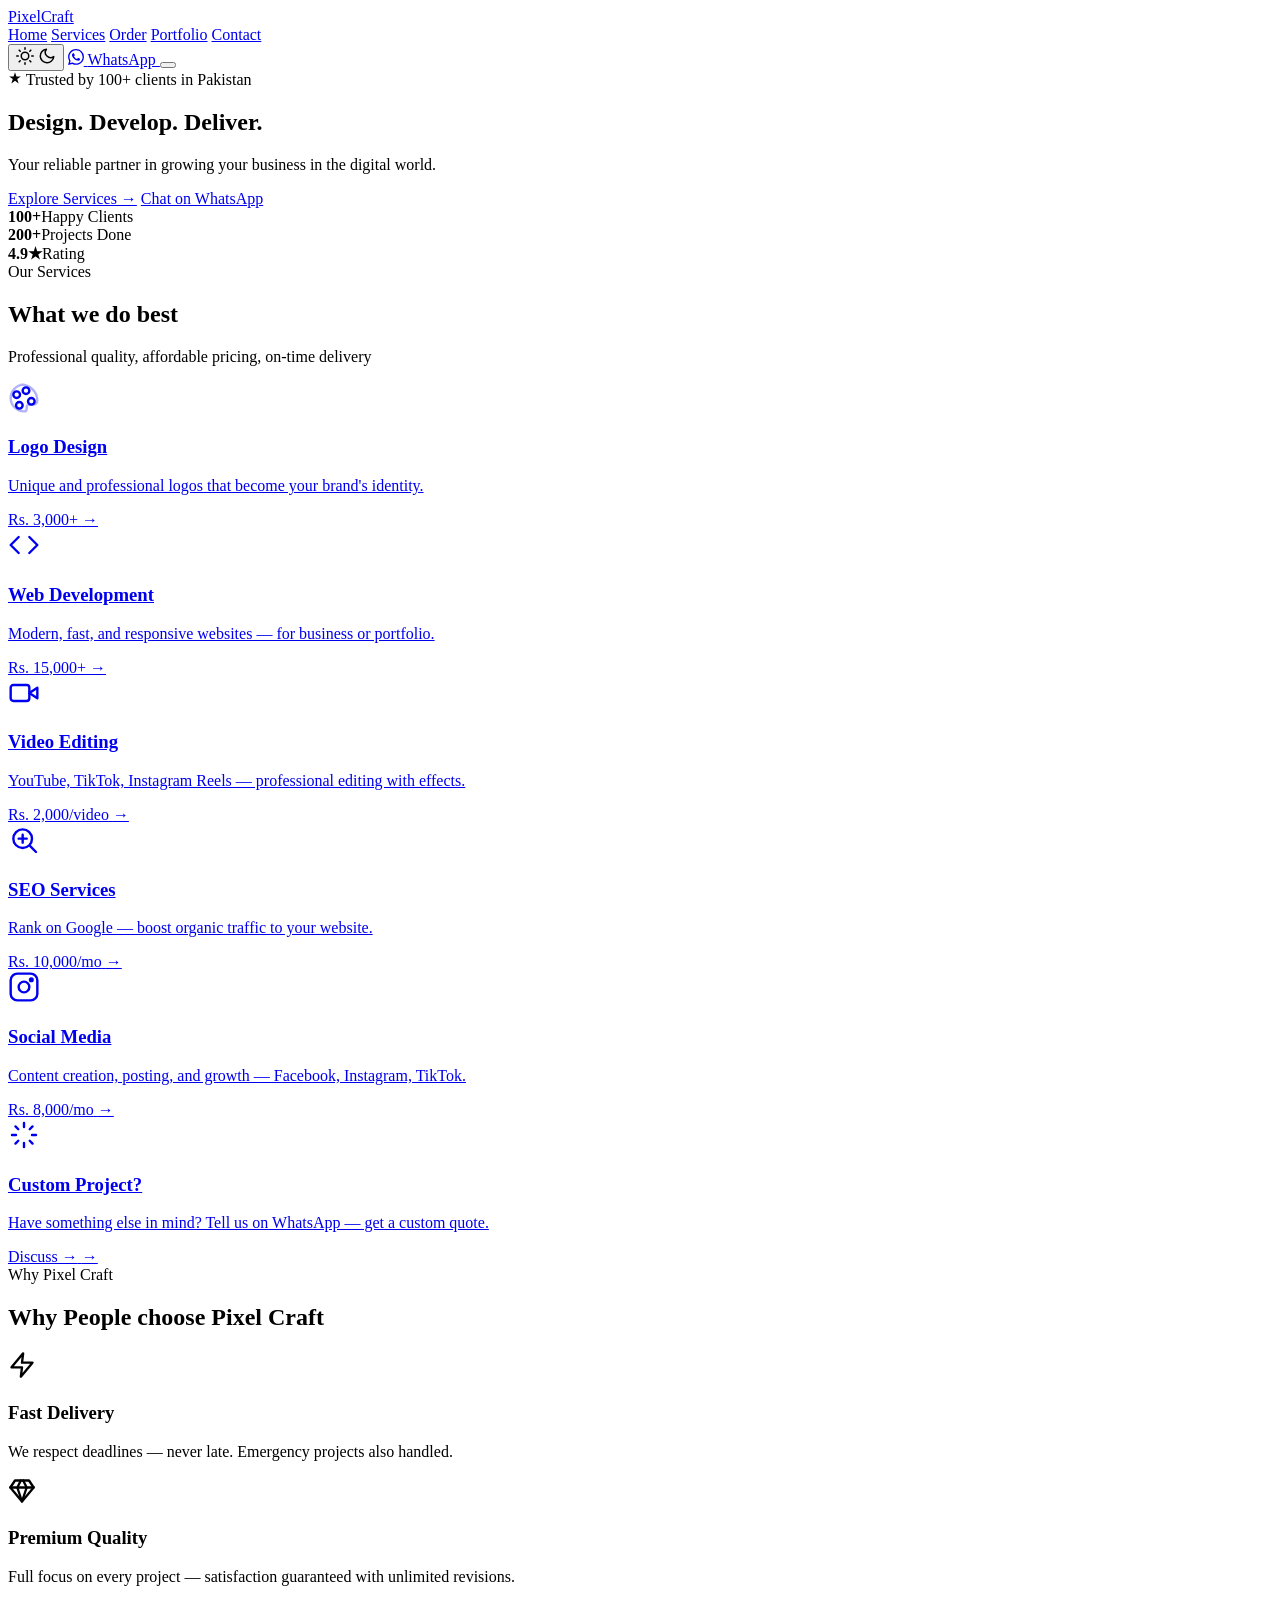
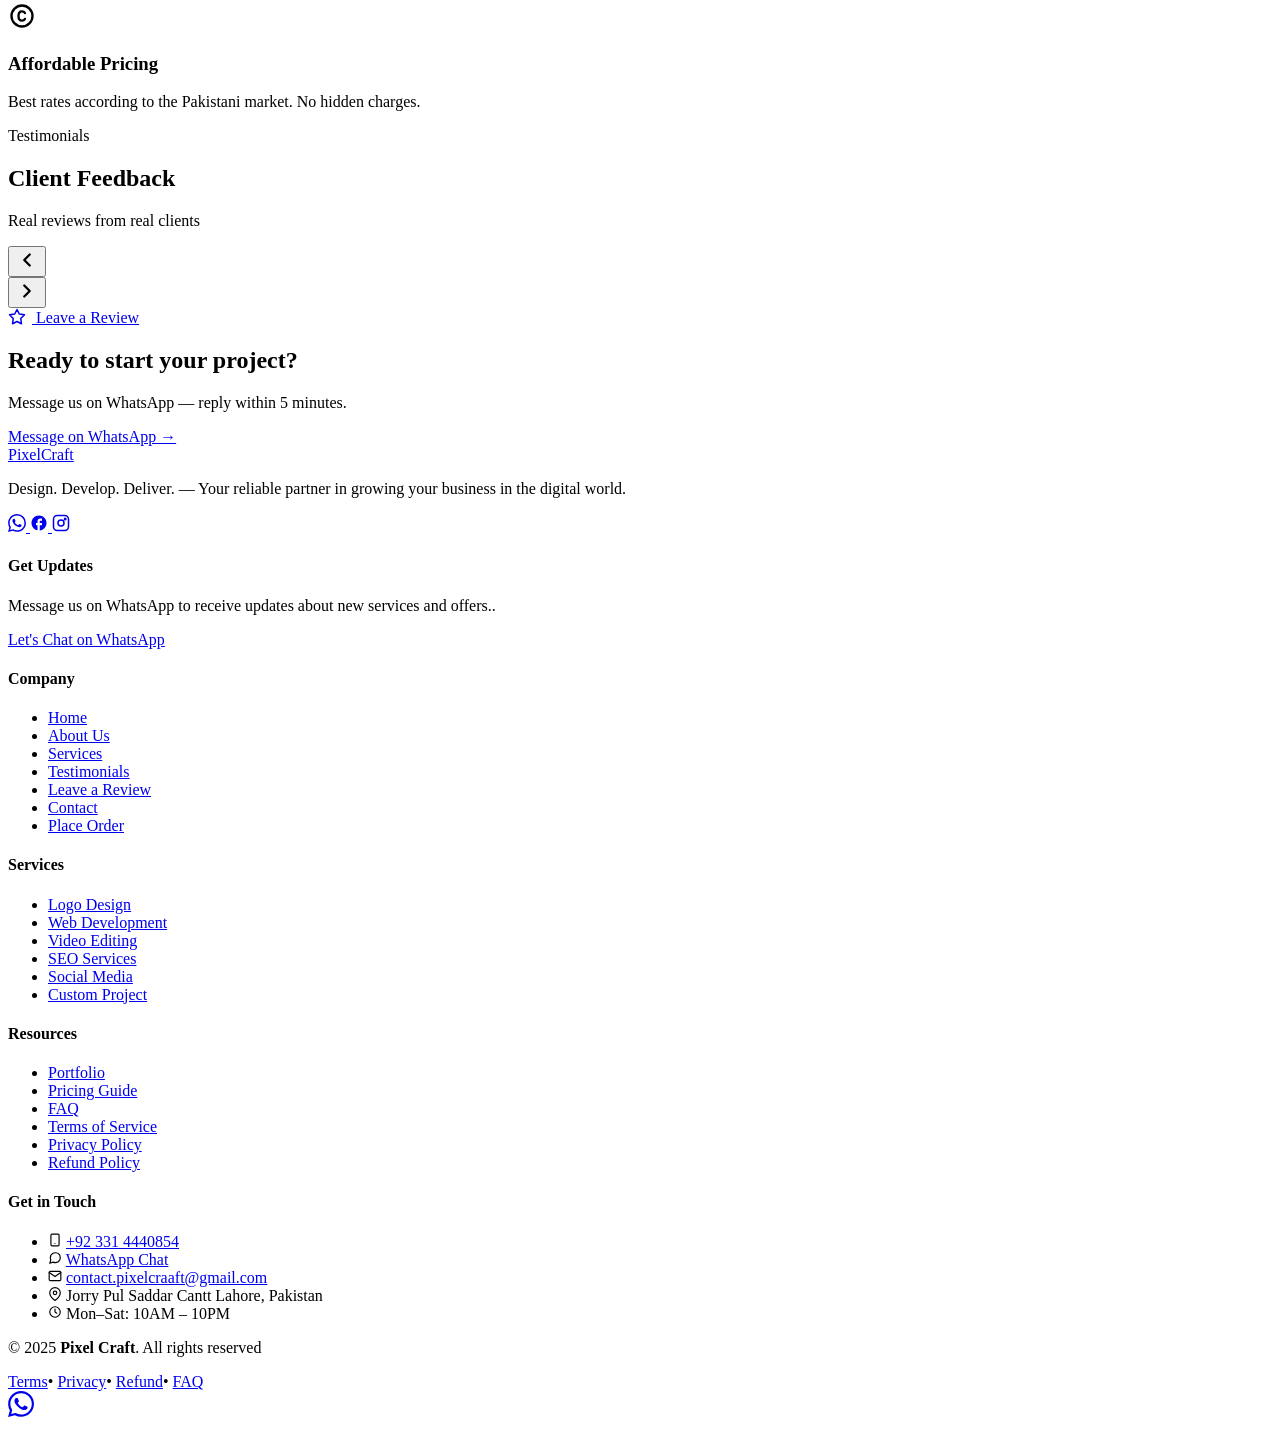
==== index.html @ ffa3f86c "Add files via upload" ====
<!DOCTYPE html>
<html lang="en">
<head>
  <meta charset="UTF-8" />
  <meta name="viewport" content="width=device-width, initial-scale=1.0" />
  <title>Pixel Craft — Design. Develop. Deliver.</title>

  <link rel="icon" type="image/png" href="pixelcraftheaderlogo.png">
  <link rel="stylesheet" href="css/style.css" />
  <link rel="stylesheet" href="css/carousel.css" />
</head>
<body>

<header class="navbar">
  <div class="container nav-inner">
    <a href="index.html" class="logo">Pixel<span>Craft</span></a>
    <nav class="nav-links">
  <a href="index.html" class="active">Home</a>
  <a href="services.html">Services</a>
  <a href="order.html">Order</a>
  <a href="https://bilalibrahim970.github.io/my-portfolio/" target="_blank">Portfolio</a>
  <a href="contact.html">Contact</a>
</nav>
    <div class="nav-actions">
      <button id="themeToggle" class="theme-toggle" aria-label="Toggle theme">
        <span class="icon-sun">
          <svg width="18" height="18" viewBox="0 0 24 24" fill="none" stroke="currentColor" stroke-width="2" stroke-linecap="round" stroke-linejoin="round"><circle cx="12" cy="12" r="5"/><line x1="12" y1="1" x2="12" y2="3"/><line x1="12" y1="21" x2="12" y2="23"/><line x1="4.22" y1="4.22" x2="5.64" y2="5.64"/><line x1="18.36" y1="18.36" x2="19.78" y2="19.78"/><line x1="1" y1="12" x2="3" y2="12"/><line x1="21" y1="12" x2="23" y2="12"/><line x1="4.22" y1="19.78" x2="5.64" y2="18.36"/><line x1="18.36" y1="5.64" x2="19.78" y2="4.22"/></svg>
        </span>
        <span class="icon-moon">
          <svg width="18" height="18" viewBox="0 0 24 24" fill="none" stroke="currentColor" stroke-width="2" stroke-linecap="round" stroke-linejoin="round"><path d="M21 12.79A9 9 0 1 1 11.21 3 7 7 0 0 0 21 12.79z"/></svg>
        </span>
      </button>
      <a href="https://wa.me/923314440854" class="btn btn-wa" target="_blank">
        <span>
          <svg width="16" height="16" viewBox="0 0 24 24" fill="currentColor"><path d="M17.472 14.382c-.297-.149-1.758-.867-2.03-.967-.273-.099-.471-.148-.67.15-.197.297-.767.966-.94 1.164-.173.199-.347.223-.644.075-.297-.15-1.255-.463-2.39-1.475-.883-.788-1.48-1.761-1.653-2.059-.173-.297-.018-.458.13-.606.134-.133.298-.347.446-.52.149-.174.198-.298.298-.497.099-.198.05-.371-.025-.52-.075-.149-.669-1.612-.916-2.207-.242-.579-.487-.5-.669-.51-.173-.008-.371-.01-.57-.01-.198 0-.52.074-.792.372-.272.297-1.04 1.016-1.04 2.479 0 1.462 1.065 2.875 1.213 3.074.149.198 2.096 3.2 5.077 4.487.709.306 1.262.489 1.694.625.712.227 1.36.195 1.871.118.571-.085 1.758-.719 2.006-1.413.248-.694.248-1.289.173-1.413-.074-.124-.272-.198-.57-.347m-5.421 7.403h-.004a9.87 9.87 0 01-5.031-1.378l-.361-.214-3.741.982.998-3.648-.235-.374a9.86 9.86 0 01-1.51-5.26c.001-5.45 4.436-9.884 9.888-9.884 2.64 0 5.122 1.03 6.988 2.898a9.825 9.825 0 012.893 6.994c-.003 5.45-4.437 9.884-9.885 9.884m8.413-18.297A11.815 11.815 0 0012.05 0C5.495 0 .16 5.335.157 11.892c0 2.096.547 4.142 1.588 5.945L.057 24l6.305-1.654a11.882 11.882 0 005.683 1.448h.005c6.554 0 11.89-5.335 11.893-11.893a11.821 11.821 0 00-3.48-8.413Z"/></svg>
        </span> WhatsApp
      </a>
      <button class="menu-toggle" id="menuToggle" aria-label="Menu">
        <span></span><span></span><span></span>
      </button>
    </div>
  </div>
</header>

<section class="hero">
  <div class="hero-bg"></div>
  <div class="container hero-content">
    <div class="hero-badge">
      <svg width="14" height="14" viewBox="0 0 24 24" fill="currentColor"><path d="M12 2l2.4 7.4H22l-6.2 4.5 2.4 7.4L12 16.8 5.8 21.3l2.4-7.4L2 9.4h7.6z"/></svg>
      Trusted by 100+ clients in Pakistan
    </div>
    <h1>Design. Develop. <span class="gradient-text">Deliver.</span></h1>
    <p class="hero-sub">Your reliable partner in growing your business in the digital world.</p>
    <div class="hero-btns">
      <a href="services.html" class="btn btn-primary">Explore Services →</a>
      <a href="https://wa.me/923314440854" class="btn btn-ghost" target="_blank">Chat on WhatsApp</a>
    </div>
    <div class="hero-stats">
      <div class="stat"><strong>100+</strong><span>Happy Clients</span></div>
      <div class="stat"><strong>200+</strong><span>Projects Done</span></div>
      <div class="stat"><strong>4.9★</strong><span>Rating</span></div>
    </div>
  </div>
</section>

<section class="section">
  <div class="container">
    <div class="section-header">
      <span class="section-tag">Our Services</span>
      <h2 class="section-title">What we do <span class="gradient-text">best</span></h2>
      <p class="section-sub">Professional quality, affordable pricing, on-time delivery</p>
    </div>

    <div class="grid-3">
      <a href="order.html?service=Logo%20Design" class="service-card">
        <div class="service-card-glow"></div>
        <div class="service-card-icon">
          <svg width="32" height="32" viewBox="0 0 24 24" fill="none" stroke="currentColor" stroke-width="1.8" stroke-linecap="round" stroke-linejoin="round"><circle cx="13.5" cy="6.5" r="2.5"/><circle cx="17.5" cy="14.5" r="2.5"/><circle cx="8.5" cy="17.5" r="2.5"/><circle cx="6.5" cy="9.5" r="2.5"/><path d="M12 2a10 10 0 0 0 0 20c1.1 0 2-.9 2-2v-1a2 2 0 0 1 2-2h3c1.7 0 3-1.3 3-3 0-6.6-5.4-12-12-12z" opacity="0.3"/></svg>
        </div>
        <h3>Logo Design</h3>
        <p>Unique and professional logos that become your brand's identity.</p>
        <div class="service-card-footer">
          <span class="price">Rs. 3,000+</span>
          <span class="arrow">→</span>
        </div>
      </a>

      <a href="order.html?service=Web%20Development" class="service-card">
        <div class="service-card-glow"></div>
        <div class="service-card-icon">
          <svg width="32" height="32" viewBox="0 0 24 24" fill="none" stroke="currentColor" stroke-width="1.8" stroke-linecap="round" stroke-linejoin="round"><polyline points="16 18 22 12 16 6"/><polyline points="8 6 2 12 8 18"/></svg>
        </div>
        <h3>Web Development</h3>
        <p>Modern, fast, and responsive websites — for business or portfolio.</p>
        <div class="service-card-footer">
          <span class="price">Rs. 15,000+</span>
          <span class="arrow">→</span>
        </div>
      </a>

      <a href="order.html?service=Video%20Editing" class="service-card">
        <div class="service-card-glow"></div>
        <div class="service-card-icon">
          <svg width="32" height="32" viewBox="0 0 24 24" fill="none" stroke="currentColor" stroke-width="1.8" stroke-linecap="round" stroke-linejoin="round"><rect x="2" y="6" width="14" height="12" rx="2"/><polygon points="22 8 16 12 22 16 22 8"/></svg>
        </div>
        <h3>Video Editing</h3>
        <p>YouTube, TikTok, Instagram Reels — professional editing with effects.</p>
        <div class="service-card-footer">
          <span class="price">Rs. 2,000/video</span>
          <span class="arrow">→</span>
        </div>
      </a>

      <a href="order.html?service=SEO" class="service-card">
        <div class="service-card-glow"></div>
        <div class="service-card-icon">
          <svg width="32" height="32" viewBox="0 0 24 24" fill="none" stroke="currentColor" stroke-width="1.8" stroke-linecap="round" stroke-linejoin="round"><circle cx="11" cy="11" r="7"/><line x1="21" y1="21" x2="16.65" y2="16.65"/><path d="M11 8v6M8 11h6"/></svg>
        </div>
        <h3>SEO Services</h3>
        <p>Rank on Google — boost organic traffic to your website.</p>
        <div class="service-card-footer">
          <span class="price">Rs. 10,000/mo</span>
          <span class="arrow">→</span>
        </div>
      </a>

      <a href="order.html?service=Social%20Media" class="service-card">
        <div class="service-card-glow"></div>
        <div class="service-card-icon">
          <svg width="32" height="32" viewBox="0 0 24 24" fill="none" stroke="currentColor" stroke-width="1.8" stroke-linecap="round" stroke-linejoin="round"><rect x="2" y="2" width="20" height="20" rx="5"/><circle cx="12" cy="12" r="4"/><circle cx="17.5" cy="6.5" r="1" fill="currentColor"/></svg>
        </div>
        <h3>Social Media</h3>
        <p>Content creation, posting, and growth — Facebook, Instagram, TikTok.</p>
        <div class="service-card-footer">
          <span class="price">Rs. 8,000/mo</span>
          <span class="arrow">→</span>
        </div>
      </a>

      <a href="https://wa.me/923314440854" target="_blank" class="service-card service-card-cta">
        <div class="service-card-glow"></div>
        <div class="service-card-icon">
          <svg width="32" height="32" viewBox="0 0 24 24" fill="none" stroke="currentColor" stroke-width="1.8" stroke-linecap="round" stroke-linejoin="round"><path d="M12 3v3M12 18v3M3 12h3M18 12h3M5.6 5.6l2.1 2.1M16.3 16.3l2.1 2.1M5.6 18.4l2.1-2.1M16.3 7.7l2.1-2.1"/></svg>
        </div>
        <h3>Custom Project?</h3>
        <p>Have something else in mind? Tell us on WhatsApp — get a custom quote.</p>
        <div class="service-card-footer">
          <span class="price">Discuss →</span>
          <span class="arrow">→</span>
        </div>
      </a>
    </div>
  </div>
</section>

<section class="section section-alt" id="why-us">
  <div class="container">
    <div class="section-header">
      <span class="section-tag">Why Pixel Craft</span>
      <h2 class="section-title">Why People choose <span class="gradient-text">Pixel Craft</span></h2>
    </div>

    <div class="grid-3">
      <div class="feature-card">
        <div class="feature-icon">
          <svg width="28" height="28" viewBox="0 0 24 24" fill="none" stroke="currentColor" stroke-width="2" stroke-linecap="round" stroke-linejoin="round"><polygon points="13 2 3 14 12 14 11 22 21 10 12 10 13 2"/></svg>
        </div>
        <h3>Fast Delivery</h3>
        <p>We respect deadlines — never late. Emergency projects also handled.</p>
      </div>
      <div class="feature-card">
        <div class="feature-icon">
          <svg width="28" height="28" viewBox="0 0 24 24" fill="none" stroke="currentColor" stroke-width="2" stroke-linecap="round" stroke-linejoin="round"><path d="M6 3h12l4 6-10 12L2 9z"/><path d="M11 3 8 9l4 12 4-12-3-6"/><line x1="2" y1="9" x2="22" y2="9"/></svg>
        </div>
        <h3>Premium Quality</h3>
        <p>Full focus on every project — satisfaction guaranteed with unlimited revisions.</p>
      </div>
      <div class="feature-card">
        <div class="feature-icon">
          <svg width="28" height="28" viewBox="0 0 24 24" fill="none" stroke="currentColor" stroke-width="2" stroke-linecap="round" stroke-linejoin="round"><circle cx="12" cy="12" r="9"/><path d="M14.5 9.5c-.5-1-1.5-1.5-2.5-1.5-1.7 0-3 1.3-3 4s1.3 4 3 4c1 0 2-.5 2.5-1.5"/></svg>
        </div>
        <h3>Affordable Pricing</h3>
        <p>Best rates according to the Pakistani market. No hidden charges.</p>
      </div>
    </div>
  </div>
</section>

<section class="section" id="testimonials">
  <div class="container">
    <div class="section-header">
      <span class="section-tag">Testimonials</span>
      <h2 class="section-title">Client <span class="gradient-text">Feedback</span></h2>
      <p class="section-sub">Real reviews from real clients</p>
    </div>

    <div class="carousel-wrapper" id="carouselWrapper">
      <button class="carousel-btn carousel-prev" id="carouselPrev" aria-label="Previous reviews">
        <svg width="22" height="22" viewBox="0 0 24 24" fill="none" stroke="currentColor" stroke-width="2.5" stroke-linecap="round" stroke-linejoin="round"><polyline points="15 18 9 12 15 6"/></svg>
      </button>

      <div class="carousel-viewport">
        <div class="carousel-track" id="carouselTrack"></div>
      </div>

      <button class="carousel-btn carousel-next" id="carouselNext" aria-label="Next reviews">
        <svg width="22" height="22" viewBox="0 0 24 24" fill="none" stroke="currentColor" stroke-width="2.5" stroke-linecap="round" stroke-linejoin="round"><polyline points="9 18 15 12 9 6"/></svg>
      </button>
    </div>

   <div class="carousel-dots" id="carouselDots"></div>

<div class="review-btn-wrap">
  <a href="review.html" class="btn btn-primary btn-lg">
    <svg width="18" height="18" viewBox="0 0 24 24" fill="none" stroke="currentColor" stroke-width="2" stroke-linecap="round" stroke-linejoin="round" style="vertical-align:-3px; margin-right:6px;">
      <path d="M12 2l3 6 7 1-5 5 1 7-6-3-6 3 1-7-5-5 7-1z"/>
    </svg>
    Leave a Review
  </a>
</div>

<section class="cta-section">
  <div class="container">
    <div class="cta-box">
      <h2>Ready to start your project?</h2>
      <p>Message us on WhatsApp — reply within 5 minutes.</p>
      <a href="https://wa.me/923314440854" class="btn btn-primary btn-lg" target="_blank">
        Message on WhatsApp →
      </a>
    </div>
  </div>
</section>

<footer class="footer">
  <div class="container">
    <div class="footer-top">
      <div class="footer-brand">
        <a href="index.html" class="footer-logo">Pixel<span>Craft</span></a>
        <p class="footer-tagline">Design. Develop. Deliver. — Your reliable partner in growing your business in the digital world.</p>
        <div class="footer-socials">
          <a href="https://wa.me/923314440854" target="_blank" title="WhatsApp">
            <svg width="18" height="18" viewBox="0 0 24 24" fill="currentColor"><path d="M17.472 14.382c-.297-.149-1.758-.867-2.03-.967-.273-.099-.471-.148-.67.15-.197.297-.767.966-.94 1.164-.173.199-.347.223-.644.075-.297-.15-1.255-.463-2.39-1.475-.883-.788-1.48-1.761-1.653-2.059-.173-.297-.018-.458.13-.606.134-.133.298-.347.446-.52.149-.174.198-.298.298-.497.099-.198.05-.371-.025-.52-.075-.149-.669-1.612-.916-2.207-.242-.579-.487-.5-.669-.51-.173-.008-.371-.01-.57-.01-.198 0-.52.074-.792.372-.272.297-1.04 1.016-1.04 2.479 0 1.462 1.065 2.875 1.213 3.074.149.198 2.096 3.2 5.077 4.487.709.306 1.262.489 1.694.625.712.227 1.36.195 1.871.118.571-.085 1.758-.719 2.006-1.413.248-.694.248-1.289.173-1.413-.074-.124-.272-.198-.57-.347m-5.421 7.403h-.004a9.87 9.87 0 01-5.031-1.378l-.361-.214-3.741.982.998-3.648-.235-.374a9.86 9.86 0 01-1.51-5.26c.001-5.45 4.436-9.884 9.888-9.884 2.64 0 5.122 1.03 6.988 2.898a9.825 9.825 0 012.893 6.994c-.003 5.45-4.437 9.884-9.885 9.884m8.413-18.297A11.815 11.815 0 0012.05 0C5.495 0 .16 5.335.157 11.892c0 2.096.547 4.142 1.588 5.945L.057 24l6.305-1.654a11.882 11.882 0 005.683 1.448h.005c6.554 0 11.89-5.335 11.893-11.893a11.821 11.821 0 00-3.48-8.413Z"/></svg>
          </a>
          <a href="https://www.facebook.com/share/1DvGjK3aWy/" target="_blank" title="Facebook">
            <svg width="18" height="18" viewBox="0 0 24 24" fill="currentColor"><path d="M22 12c0-5.52-4.48-10-10-10S2 6.48 2 12c0 4.84 3.44 8.87 8 9.8V15H8v-3h2V9.5C10 7.57 11.57 6 13.5 6H16v3h-2c-.55 0-1 .45-1 1v2h3v3h-3v6.95c5.05-.5 9-4.76 9-9.95z"/></svg>
          </a>
          <a href="https://www.instagram.com/pi.xelcraft?stkn=NXF0dGNsZjJwc2hw" target="_blank" title="Instagram">
            <svg width="18" height="18" viewBox="0 0 24 24" fill="none" stroke="currentColor" stroke-width="2" stroke-linecap="round" stroke-linejoin="round"><rect x="2" y="2" width="20" height="20" rx="5"/><circle cx="12" cy="12" r="4"/><circle cx="17.5" cy="6.5" r="1" fill="currentColor"/></svg>
          </a>
        </div>
      </div>
      <div class="footer-newsletter">
        <h4>Get Updates</h4>
        <p>Message us on WhatsApp to receive updates about new services and offers..</p>
        <a href="https://wa.me/923314440854?text=Hi%20Pixel%20Craft" class="btn btn-wa" target="_blank">
          Let's Chat on WhatsApp
        </a>
      </div>
    </div>

    <div class="footer-grid">
      <div class="footer-col">
        <h4>Company</h4>
        <ul>
          <li><a href="index.html">Home</a></li>
          <li><a href="index.html#why-us">About Us</a></li>
          <li><a href="services.html">Services</a></li>
          <li><a href="index.html#testimonials">Testimonials</a></li>
          <li><a href="review.html">Leave a Review</a></li>
          <li><a href="contact.html">Contact</a></li>
          <li><a href="order.html">Place Order</a></li>
        </ul>
      </div>
      <div class="footer-col">
        <h4>Services</h4>
        <ul>
          <li><a href="order.html?service=Logo%20Design">Logo Design</a></li>
          <li><a href="order.html?service=Web%20Development">Web Development</a></li>
          <li><a href="order.html?service=Video%20Editing">Video Editing</a></li>
          <li><a href="order.html?service=SEO">SEO Services</a></li>
          <li><a href="order.html?service=Social%20Media">Social Media</a></li>
          <li><a href="order.html?service=Other">Custom Project</a></li>
        </ul>
      </div>
      <div class="footer-col">
        <h4>Resources</h4>
        <ul>
          <li><a href="https://bilalibrahim970.github.io/my-portfolio/" target="_blank">Portfolio</a></li>
          <li><a href="pricing.html">Pricing Guide</a></li>
          <li><a href="faq.html">FAQ</a></li>
          <li><a href="terms.html">Terms of Service</a></li>
          <li><a href="privacy.html">Privacy Policy</a></li>
          <li><a href="refund.html">Refund Policy</a></li>
        </ul>
      </div>
      <div class="footer-col">
        <h4>Get in Touch</h4>
        <ul class="footer-contact">
          <li><span class="fc-icon">
            <svg width="14" height="14" viewBox="0 0 24 24" fill="none" stroke="currentColor" stroke-width="2" stroke-linecap="round" stroke-linejoin="round"><rect x="5" y="2" width="14" height="20" rx="2"/><line x1="12" y1="18" x2="12" y2="18"/></svg>
          </span><a href="tel:+923314440854">+92 331 4440854</a></li>
          <li><span class="fc-icon">
            <svg width="14" height="14" viewBox="0 0 24 24" fill="none" stroke="currentColor" stroke-width="2" stroke-linecap="round" stroke-linejoin="round"><path d="M21 11.5a8.38 8.38 0 0 1-.9 3.8 8.5 8.5 0 0 1-7.6 4.7 8.38 8.38 0 0 1-3.8-.9L3 21l1.9-5.7a8.38 8.38 0 0 1-.9-3.8 8.5 8.5 0 0 1 4.7-7.6 8.38 8.38 0 0 1 3.8-.9h.5a8.48 8.48 0 0 1 8 8v.5z"/></svg>
          </span><a href="https://wa.me/923314440854" target="_blank">WhatsApp Chat</a></li>
          <li><span class="fc-icon">
            <svg width="14" height="14" viewBox="0 0 24 24" fill="none" stroke="currentColor" stroke-width="2" stroke-linecap="round" stroke-linejoin="round"><path d="M4 4h16c1.1 0 2 .9 2 2v12c0 1.1-.9 2-2 2H4c-1.1 0-2-.9-2-2V6c0-1.1.9-2 2-2z"/><polyline points="22,6 12,13 2,6"/></svg>
          </span><a href="mailto:contact.pixelcraaft@gmail.com">  contact.pixelcraaft@gmail.com </a></li>
          <li><span class="fc-icon">
            <svg width="14" height="14" viewBox="0 0 24 24" fill="none" stroke="currentColor" stroke-width="2" stroke-linecap="round" stroke-linejoin="round"><path d="M21 10c0 7-9 13-9 13s-9-6-9-13a9 9 0 0 1 18 0z"/><circle cx="12" cy="10" r="3"/></svg>
          </span><span>Jorry Pul Saddar Cantt Lahore, Pakistan</span></li>
          <li><span class="fc-icon">
            <svg width="14" height="14" viewBox="0 0 24 24" fill="none" stroke="currentColor" stroke-width="2" stroke-linecap="round" stroke-linejoin="round"><circle cx="12" cy="12" r="9"/><polyline points="12 7 12 12 15 14"/></svg>
          </span><span>Mon–Sat: 10AM – 10PM</span></li>
        </ul>
      </div>
    </div>

    <div class="footer-bottom">
      <p>© 2025 <strong>Pixel Craft</strong>. All rights reserved</p>
      <div class="footer-legal">
        <a href="terms.html">Terms</a><span>•</span>
        <a href="privacy.html">Privacy</a><span>•</span>
        <a href="refund.html">Refund</a><span>•</span>
        <a href="faq.html">FAQ</a>
      </div>
    </div>
  </div>
</footer>

<a href="https://wa.me/923314440854" class="wa-float" target="_blank" aria-label="WhatsApp">
  <svg width="26" height="26" viewBox="0 0 24 24" fill="currentColor"><path d="M17.472 14.382c-.297-.149-1.758-.867-2.03-.967-.273-.099-.471-.148-.67.15-.197.297-.767.966-.94 1.164-.173.199-.347.223-.644.075-.297-.15-1.255-.463-2.39-1.475-.883-.788-1.48-1.761-1.653-2.059-.173-.297-.018-.458.13-.606.134-.133.298-.347.446-.52.149-.174.198-.298.298-.497.099-.198.05-.371-.025-.52-.075-.149-.669-1.612-.916-2.207-.242-.579-.487-.5-.669-.51-.173-.008-.371-.01-.57-.01-.198 0-.52.074-.792.372-.272.297-1.04 1.016-1.04 2.479 0 1.462 1.065 2.875 1.213 3.074.149.198 2.096 3.2 5.077 4.487.709.306 1.262.489 1.694.625.712.227 1.36.195 1.871.118.571-.085 1.758-.719 2.006-1.413.248-.694.248-1.289.173-1.413-.074-.124-.272-.198-.57-.347m-5.421 7.403h-.004a9.87 9.87 0 01-5.031-1.378l-.361-.214-3.741.982.998-3.648-.235-.374a9.86 9.86 0 01-1.51-5.26c.001-5.45 4.436-9.884 9.888-9.884 2.64 0 5.122 1.03 6.988 2.898a9.825 9.825 0 012.893 6.994c-.003 5.45-4.437 9.884-9.885 9.884m8.413-18.297A11.815 11.815 0 0012.05 0C5.495 0 .16 5.335.157 11.892c0 2.096.547 4.142 1.588 5.945L.057 24l6.305-1.654a11.882 11.882 0 005.683 1.448h.005c6.554 0 11.89-5.335 11.893-11.893a11.821 11.821 0 00-3.48-8.413Z"/></svg>
</a>

<script src="js/main.js"></script>
<script src="js/reviews.js"></script>
</body>
</html>
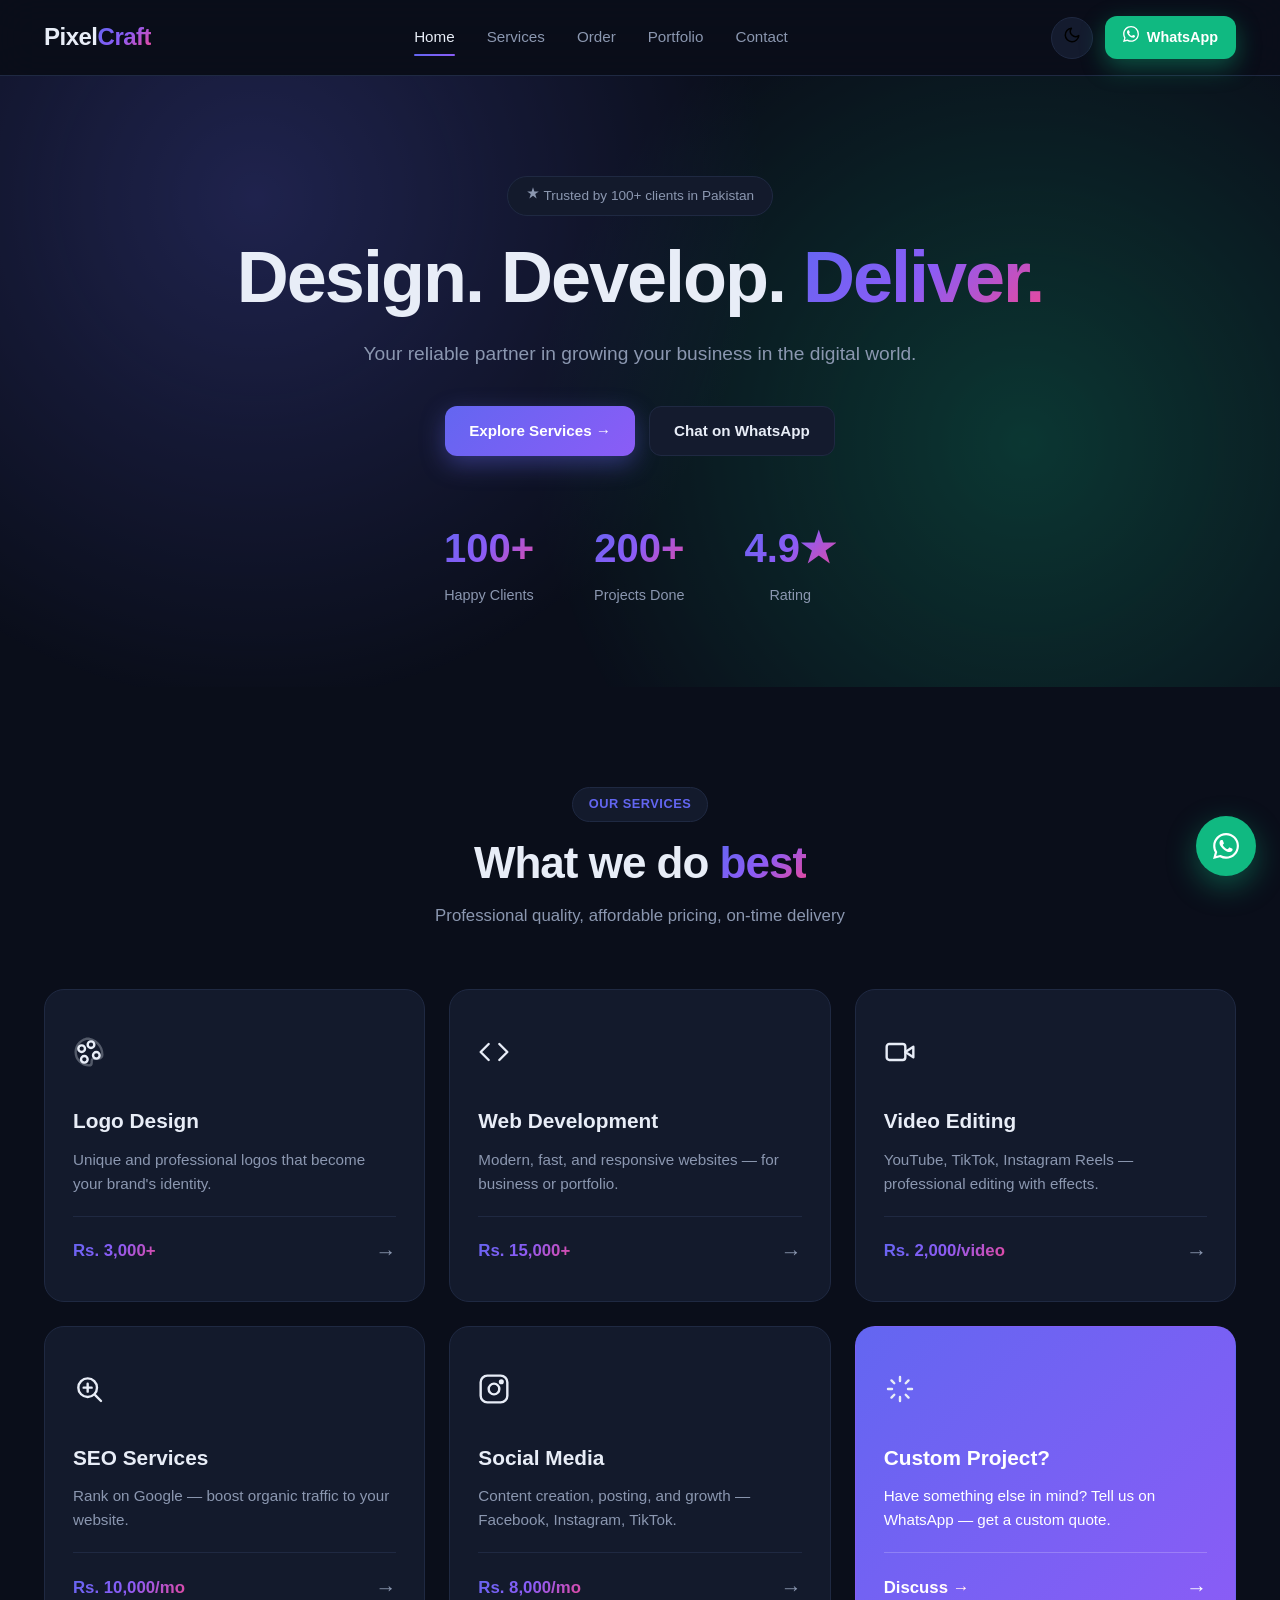
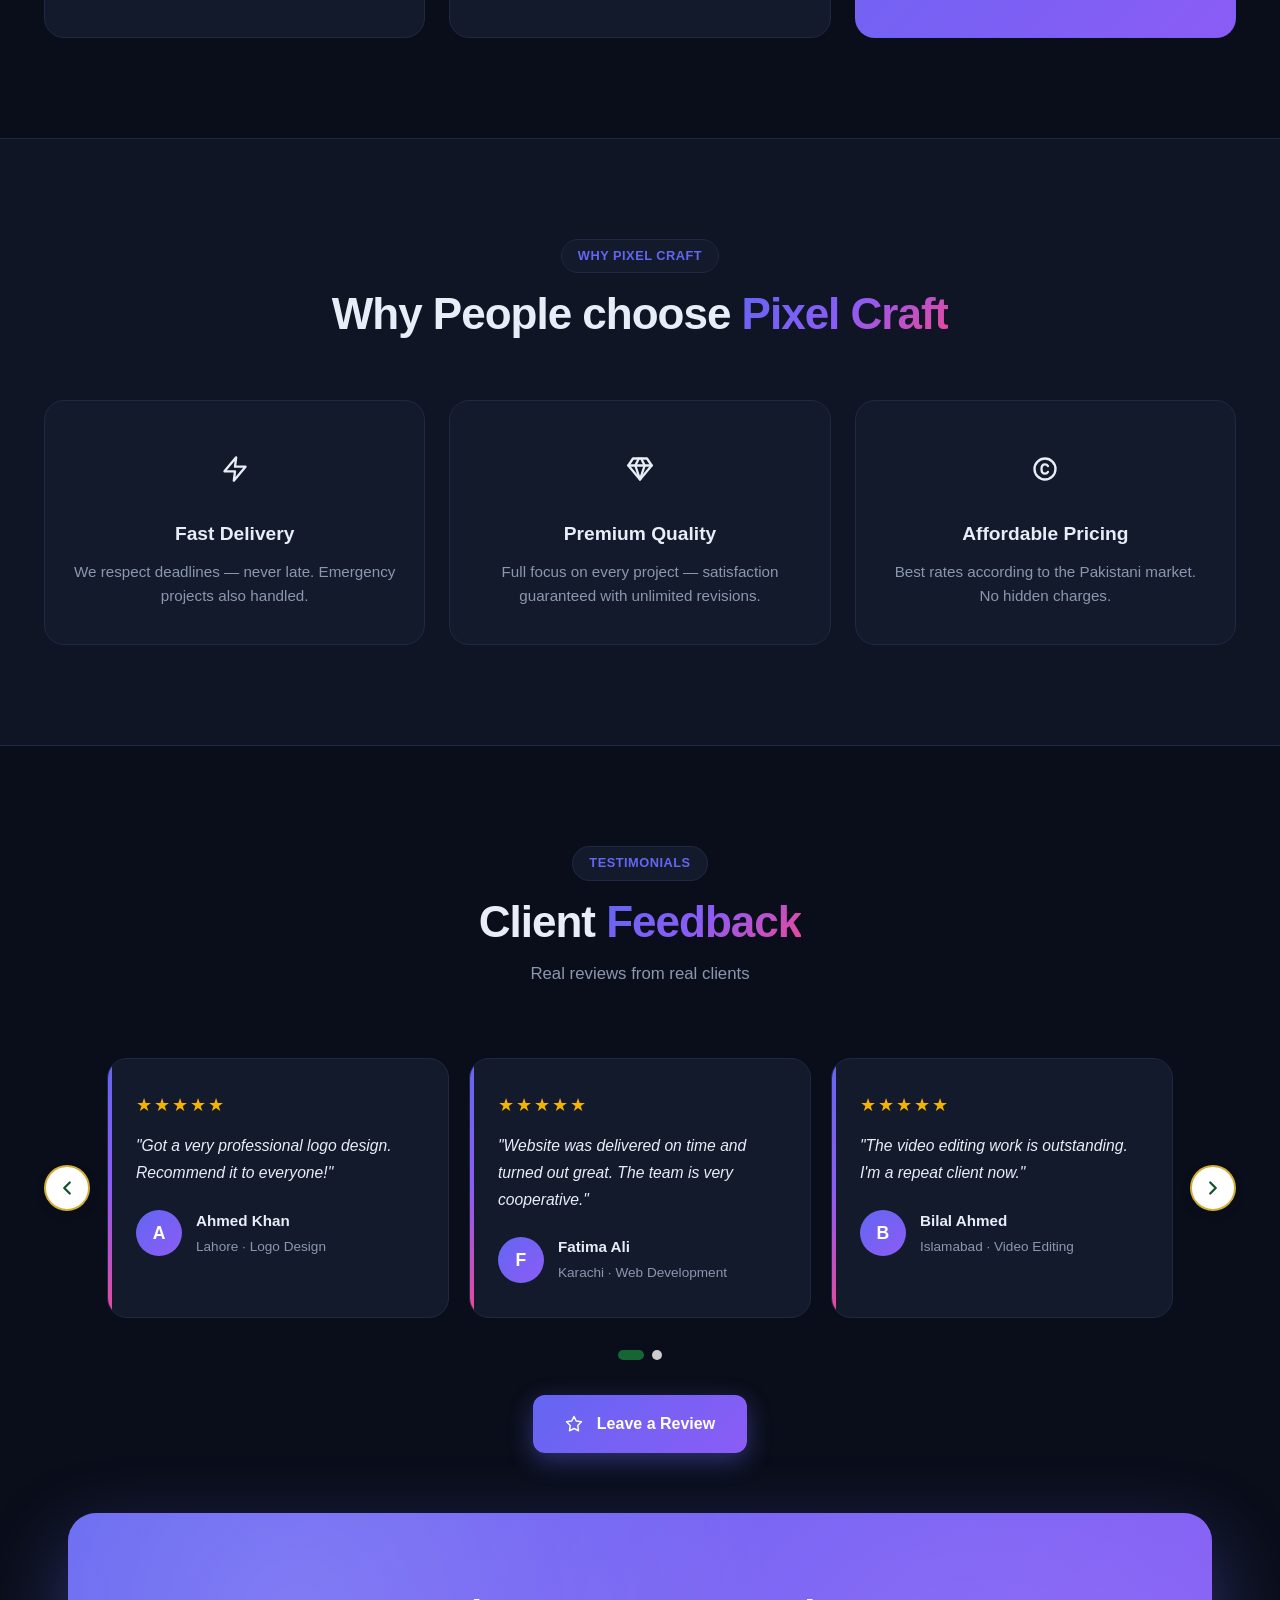
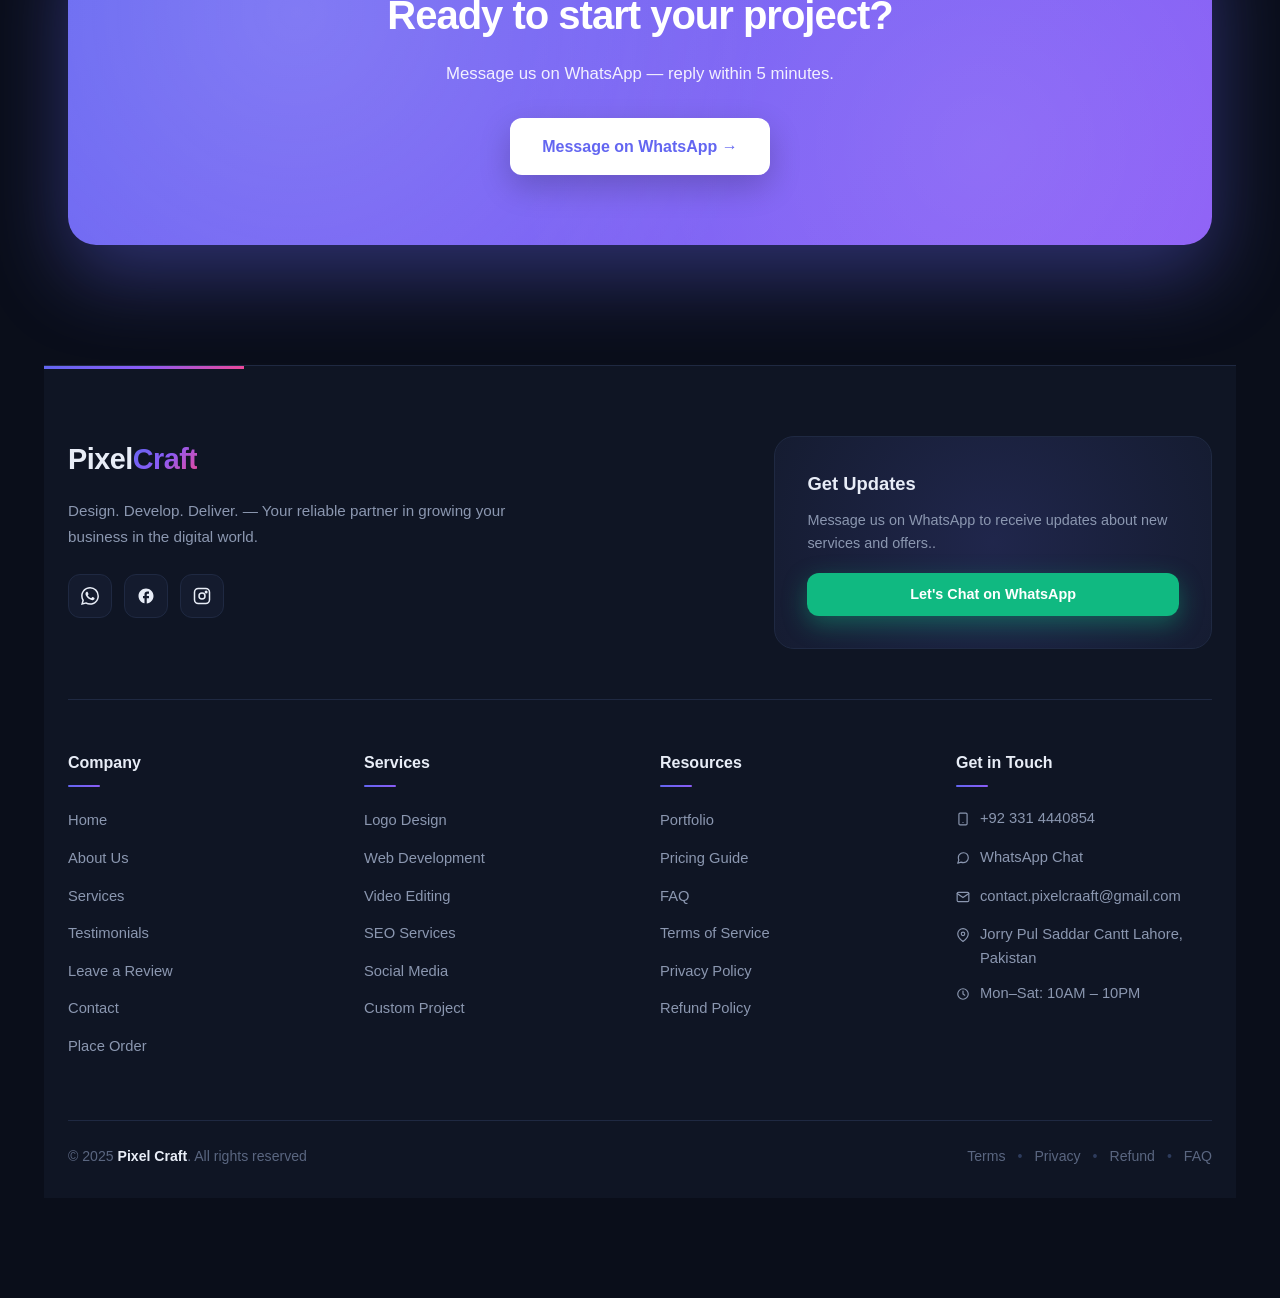
==== commit 38cb90ca: "Update index.html" ====
--- a/index.html
+++ b/index.html
@@ -6,8 +6,8 @@
   <title>Pixel Craft — Design. Develop. Deliver.</title>
 
   <link rel="icon" type="image/png" href="pixelcraftheaderlogo.png">
-  <link rel="stylesheet" href="css/style.css" />
-  <link rel="stylesheet" href="css/carousel.css" />
+  <link rel="stylesheet" href="style.css" />
+  <link rel="stylesheet" href="carousel.css" />
 </head>
 <body>
 
@@ -331,7 +331,7 @@
   <svg width="26" height="26" viewBox="0 0 24 24" fill="currentColor"><path d="M17.472 14.382c-.297-.149-1.758-.867-2.03-.967-.273-.099-.471-.148-.67.15-.197.297-.767.966-.94 1.164-.173.199-.347.223-.644.075-.297-.15-1.255-.463-2.39-1.475-.883-.788-1.48-1.761-1.653-2.059-.173-.297-.018-.458.13-.606.134-.133.298-.347.446-.52.149-.174.198-.298.298-.497.099-.198.05-.371-.025-.52-.075-.149-.669-1.612-.916-2.207-.242-.579-.487-.5-.669-.51-.173-.008-.371-.01-.57-.01-.198 0-.52.074-.792.372-.272.297-1.04 1.016-1.04 2.479 0 1.462 1.065 2.875 1.213 3.074.149.198 2.096 3.2 5.077 4.487.709.306 1.262.489 1.694.625.712.227 1.36.195 1.871.118.571-.085 1.758-.719 2.006-1.413.248-.694.248-1.289.173-1.413-.074-.124-.272-.198-.57-.347m-5.421 7.403h-.004a9.87 9.87 0 01-5.031-1.378l-.361-.214-3.741.982.998-3.648-.235-.374a9.86 9.86 0 01-1.51-5.26c.001-5.45 4.436-9.884 9.888-9.884 2.64 0 5.122 1.03 6.988 2.898a9.825 9.825 0 012.893 6.994c-.003 5.45-4.437 9.884-9.885 9.884m8.413-18.297A11.815 11.815 0 0012.05 0C5.495 0 .16 5.335.157 11.892c0 2.096.547 4.142 1.588 5.945L.057 24l6.305-1.654a11.882 11.882 0 005.683 1.448h.005c6.554 0 11.89-5.335 11.893-11.893a11.821 11.821 0 00-3.48-8.413Z"/></svg>
 </a>
 
-<script src="js/main.js"></script>
-<script src="js/reviews.js"></script>
+<script src="main.js"></script>
+<script src="reviews.js"></script>
 </body>
-</html>+</html>
--- a/style.css
+++ b/style.css
@@ -0,0 +1,1685 @@
+/* ============================================
+   PIXEL CRAFT — MASTER STYLESHEET
+   Dark + Light Mode · Fully Responsive
+   ============================================ */
+
+* { margin: 0; padding: 0; box-sizing: border-box; }
+
+/* ===== DARK MODE (DEFAULT) ===== */
+:root,
+[data-theme="dark"] {
+  --bg: #0A0E1A;
+  --bg-2: #0F1524;
+  --bg-3: #141B2E;
+  --card: #131A2C;
+  --card-hover: #1A2338;
+  --border: #1F2942;
+  --border-hover: #2D3B5C;
+
+  --text: #E8EDF7;
+  --text-muted: #8B97B0;
+  --text-dim: #5A6680;
+
+  --accent: #6366F1;
+  --accent-2: #8B5CF6;
+  --accent-dark: #4F46E5;
+  --accent-glow: rgba(99, 102, 241, 0.4);
+
+  --green: #10B981;
+  --green-dark: #059669;
+  --green-glow: rgba(16, 185, 129, 0.4);
+
+  --gradient: linear-gradient(135deg, #6366F1 0%, #8B5CF6 50%, #EC4899 100%);
+  --gradient-2: linear-gradient(135deg, #6366F1, #8B5CF6);
+
+  --shadow: 0 4px 24px rgba(0, 0, 0, 0.3);
+  --shadow-lg: 0 20px 60px rgba(0, 0, 0, 0.5);
+  --shadow-glow: 0 0 40px rgba(99, 102, 241, 0.15);
+}
+
+/* ===== LIGHT MODE ===== */
+[data-theme="light"] {
+  --bg: #F8FAFC;
+  --bg-2: #FFFFFF;
+  --bg-3: #F1F5F9;
+  --card: #FFFFFF;
+  --card-hover: #FFFFFF;
+  --border: #E2E8F0;
+  --border-hover: #CBD5E1;
+
+  --text: #0F172A;
+  --text-muted: #64748B;
+  --text-dim: #94A3B8;
+
+  --accent: #6366F1;
+  --accent-2: #8B5CF6;
+  --accent-dark: #4F46E5;
+  --accent-glow: rgba(99, 102, 241, 0.25);
+
+  --green: #10B981;
+  --green-dark: #059669;
+  --green-glow: rgba(16, 185, 129, 0.25);
+
+  --gradient: linear-gradient(135deg, #6366F1 0%, #8B5CF6 50%, #EC4899 100%);
+  --gradient-2: linear-gradient(135deg, #6366F1, #8B5CF6);
+
+  --shadow: 0 4px 24px rgba(15, 23, 42, 0.06);
+  --shadow-lg: 0 20px 60px rgba(15, 23, 42, 0.12);
+  --shadow-glow: 0 0 40px rgba(99, 102, 241, 0.1);
+}
+
+/* ===== BASE ===== */
+html { scroll-behavior: smooth; }
+
+body {
+  font-family: -apple-system, BlinkMacSystemFont, 'Inter', 'Segoe UI', Roboto, sans-serif;
+  background: var(--bg);
+  color: var(--text);
+  line-height: 1.6;
+  -webkit-font-smoothing: antialiased;
+  transition: background 0.3s, color 0.3s;
+  overflow-x: hidden;
+}
+
+a { color: inherit; text-decoration: none; }
+img { max-width: 100%; display: block; }
+button { font-family: inherit; cursor: pointer; border: none; background: none; }
+
+.container {
+  max-width: 1240px;
+  margin: 0 auto;
+  padding: 0 24px;
+  width: 100%;
+}
+
+/* ===== GRADIENT TEXT ===== */
+.gradient-text {
+  background: var(--gradient);
+  -webkit-background-clip: text;
+  -webkit-text-fill-color: transparent;
+  background-clip: text;
+}
+
+/* ============================================
+   NAVBAR
+   ============================================ */
+.navbar {
+  position: sticky;
+  top: 0;
+  z-index: 100;
+  background: color-mix(in srgb, var(--bg) 80%, transparent);
+  backdrop-filter: blur(20px);
+  -webkit-backdrop-filter: blur(20px);
+  border-bottom: 1px solid var(--border);
+  transition: background 0.3s, border-color 0.3s;
+}
+
+.nav-inner {
+  display: flex;
+  align-items: center;
+  justify-content: space-between;
+  padding: 16px 24px;
+  gap: 20px;
+}
+
+.logo {
+  font-size: 1.5rem;
+  font-weight: 800;
+  letter-spacing: -0.5px;
+  color: var(--text);
+  flex-shrink: 0;
+}
+.logo span {
+  background: var(--gradient);
+  -webkit-background-clip: text;
+  -webkit-text-fill-color: transparent;
+  background-clip: text;
+}
+
+.nav-links {
+  display: flex;
+  gap: 32px;
+  align-items: center;
+}
+
+.nav-links a {
+  font-size: 0.95rem;
+  font-weight: 500;
+  color: var(--text-muted);
+  transition: color 0.2s;
+  position: relative;
+}
+
+.nav-links a:hover,
+.nav-links a.active { color: var(--text); }
+
+.nav-links a::after {
+  content: "";
+  position: absolute;
+  bottom: -6px;
+  left: 0;
+  width: 0;
+  height: 2px;
+  background: var(--gradient-2);
+  transition: width 0.25s;
+  border-radius: 2px;
+}
+.nav-links a:hover::after,
+.nav-links a.active::after { width: 100%; }
+
+.nav-actions {
+  display: flex;
+  align-items: center;
+  gap: 12px;
+}
+
+/* Theme Toggle */
+.theme-toggle {
+  width: 42px;
+  height: 42px;
+  border-radius: 50%;
+  background: var(--bg-3);
+  border: 1px solid var(--border);
+  display: flex;
+  align-items: center;
+  justify-content: center;
+  font-size: 1.1rem;
+  transition: all 0.25s;
+  position: relative;
+  overflow: hidden;
+}
+.theme-toggle:hover {
+  border-color: var(--accent);
+  transform: scale(1.05);
+}
+
+.theme-toggle .icon-sun,
+.theme-toggle .icon-moon {
+  position: absolute;
+  transition: all 0.4s ease;
+}
+
+[data-theme="dark"] .theme-toggle .icon-sun {
+  opacity: 0;
+  transform: translateY(-30px) rotate(-90deg);
+}
+[data-theme="dark"] .theme-toggle .icon-moon {
+  opacity: 1;
+  transform: translateY(0) rotate(0);
+}
+[data-theme="light"] .theme-toggle .icon-sun {
+  opacity: 1;
+  transform: translateY(0) rotate(0);
+}
+[data-theme="light"] .theme-toggle .icon-moon {
+  opacity: 0;
+  transform: translateY(30px) rotate(90deg);
+}
+
+/* Mobile menu toggle */
+.menu-toggle {
+  display: none;
+  flex-direction: column;
+  gap: 5px;
+  width: 42px;
+  height: 42px;
+  align-items: center;
+  justify-content: center;
+  border-radius: 10px;
+  background: var(--bg-3);
+  border: 1px solid var(--border);
+}
+.menu-toggle span {
+  width: 20px;
+  height: 2px;
+  background: var(--text);
+  border-radius: 2px;
+  transition: all 0.25s;
+}
+
+/* ============================================
+   BUTTONS
+   ============================================ */
+.btn {
+  display: inline-flex;
+  align-items: center;
+  justify-content: center;
+  gap: 8px;
+  padding: 12px 24px;
+  border-radius: 12px;
+  font-weight: 600;
+  font-size: 0.95rem;
+  transition: all 0.25s cubic-bezier(0.4, 0, 0.2, 1);
+  white-space: nowrap;
+  position: relative;
+  overflow: hidden;
+}
+
+.btn-primary {
+  background: var(--gradient-2);
+  color: #fff;
+  box-shadow: 0 8px 24px var(--accent-glow);
+}
+.btn-primary:hover {
+  transform: translateY(-2px);
+  box-shadow: 0 12px 32px var(--accent-glow);
+  filter: brightness(1.1);
+}
+
+.btn-ghost {
+  background: var(--bg-3);
+  color: var(--text);
+  border: 1px solid var(--border);
+}
+.btn-ghost:hover {
+  border-color: var(--accent);
+  background: var(--card-hover);
+  transform: translateY(-2px);
+}
+
+.btn-wa {
+  background: var(--green);
+  color: #fff;
+  box-shadow: 0 8px 24px var(--green-glow);
+  padding: 10px 18px;
+  font-size: 0.9rem;
+}
+.btn-wa:hover {
+  background: var(--green-dark);
+  transform: translateY(-2px);
+  box-shadow: 0 12px 32px var(--green-glow);
+}
+
+.btn-full { width: 100%; }
+.btn-lg { padding: 16px 32px; font-size: 1rem; }
+
+/* ============================================
+   HERO
+   ============================================ */
+.hero {
+  position: relative;
+  padding: 100px 0 80px;
+  overflow: hidden;
+}
+
+.hero-bg {
+  position: absolute;
+  inset: 0;
+  background:
+    radial-gradient(circle at 20% 20%, var(--accent-glow) 0%, transparent 45%),
+    radial-gradient(circle at 80% 60%, var(--green-glow) 0%, transparent 45%);
+  opacity: 0.6;
+  pointer-events: none;
+  z-index: 0;
+}
+
+.hero-content {
+  position: relative;
+  z-index: 1;
+  text-align: center;
+}
+
+.hero-badge {
+  display: inline-block;
+  padding: 8px 18px;
+  background: var(--card);
+  border: 1px solid var(--border);
+  border-radius: 999px;
+  font-size: 0.85rem;
+  color: var(--text-muted);
+  margin-bottom: 24px;
+  animation: fadeInUp 0.6s ease;
+}
+
+.hero h1 {
+  font-size: clamp(2.2rem, 6vw, 4.5rem);
+  font-weight: 800;
+  letter-spacing: -2px;
+  line-height: 1.05;
+  margin-bottom: 24px;
+  animation: fadeInUp 0.6s ease 0.1s backwards;
+}
+
+.hero-sub {
+  font-size: clamp(1rem, 2vw, 1.2rem);
+  color: var(--text-muted);
+  max-width: 620px;
+  margin: 0 auto 36px;
+  animation: fadeInUp 0.6s ease 0.2s backwards;
+}
+
+.hero-btns {
+  display: flex;
+  gap: 14px;
+  justify-content: center;
+  flex-wrap: wrap;
+  margin-bottom: 60px;
+  animation: fadeInUp 0.6s ease 0.3s backwards;
+}
+
+.hero-stats {
+  display: flex;
+  gap: 60px;
+  justify-content: center;
+  flex-wrap: wrap;
+  animation: fadeInUp 0.6s ease 0.4s backwards;
+}
+
+.stat {
+  display: flex;
+  flex-direction: column;
+  align-items: center;
+  gap: 4px;
+}
+.stat strong {
+  font-size: clamp(1.8rem, 4vw, 2.5rem);
+  font-weight: 800;
+  background: var(--gradient);
+  -webkit-background-clip: text;
+  -webkit-text-fill-color: transparent;
+  background-clip: text;
+}
+.stat span {
+  color: var(--text-muted);
+  font-size: 0.9rem;
+}
+
+@keyframes fadeInUp {
+  from { opacity: 0; transform: translateY(30px); }
+  to { opacity: 1; transform: translateY(0); }
+}
+
+/* ============================================
+   SECTIONS
+   ============================================ */
+.section {
+  padding: 100px 0;
+  position: relative;
+}
+.section-alt {
+  background: var(--bg-2);
+  border-top: 1px solid var(--border);
+  border-bottom: 1px solid var(--border);
+}
+
+.section-header {
+  text-align: center;
+  max-width: 720px;
+  margin: 0 auto 60px;
+}
+
+.section-tag {
+  display: inline-block;
+  padding: 6px 16px;
+  background: var(--card);
+  border: 1px solid var(--border);
+  border-radius: 999px;
+  font-size: 0.8rem;
+  color: var(--accent);
+  font-weight: 600;
+  letter-spacing: 0.5px;
+  text-transform: uppercase;
+  margin-bottom: 16px;
+}
+
+.section-title {
+  font-size: clamp(1.8rem, 4vw, 2.75rem);
+  font-weight: 800;
+  letter-spacing: -1px;
+  line-height: 1.15;
+  margin-bottom: 14px;
+}
+
+.section-sub {
+  color: var(--text-muted);
+  font-size: clamp(0.95rem, 2vw, 1.05rem);
+}
+
+.page-section { padding: 60px 0 100px; }
+
+.page-title {
+  font-size: clamp(2rem, 5vw, 3rem);
+  font-weight: 800;
+  letter-spacing: -1.5px;
+  line-height: 1.1;
+  margin-bottom: 14px;
+}
+
+/* ============================================
+   SERVICE CARDS (Home)
+   ============================================ */
+.grid-3 {
+  display: grid;
+  grid-template-columns: repeat(auto-fit, minmax(300px, 1fr));
+  gap: 24px;
+}
+
+.service-card {
+  position: relative;
+  background: var(--card);
+  border: 1px solid var(--border);
+  border-radius: 20px;
+  padding: 32px 28px;
+  transition: all 0.35s cubic-bezier(0.4, 0, 0.2, 1);
+  overflow: hidden;
+  display: flex;
+  flex-direction: column;
+  min-height: 260px;
+  cursor: pointer;
+}
+
+.service-card-glow {
+  position: absolute;
+  top: -50%;
+  left: -50%;
+  width: 200%;
+  height: 200%;
+  background: radial-gradient(circle, var(--accent-glow) 0%, transparent 70%);
+  opacity: 0;
+  transition: opacity 0.4s;
+  pointer-events: none;
+  z-index: 0;
+}
+
+.service-card > *:not(.service-card-glow) {
+  position: relative;
+  z-index: 1;
+}
+
+.service-card:hover {
+  transform: translateY(-8px);
+  border-color: var(--accent);
+  box-shadow: var(--shadow-lg), var(--shadow-glow);
+}
+.service-card:hover .service-card-glow { opacity: 1; }
+
+.service-card-icon {
+  font-size: 2.5rem;
+  margin-bottom: 18px;
+  display: inline-block;
+  transition: transform 0.35s;
+}
+.service-card:hover .service-card-icon {
+  transform: scale(1.15) rotate(-5deg);
+}
+
+.service-card h3 {
+  font-size: 1.3rem;
+  font-weight: 700;
+  margin-bottom: 10px;
+  color: var(--text);
+}
+
+.service-card p {
+  color: var(--text-muted);
+  font-size: 0.95rem;
+  margin-bottom: 20px;
+  flex-grow: 1;
+}
+
+.service-card-footer {
+  display: flex;
+  justify-content: space-between;
+  align-items: center;
+  padding-top: 18px;
+  border-top: 1px solid var(--border);
+  margin-top: auto;
+}
+
+.service-card .price {
+  font-weight: 700;
+  font-size: 1.05rem;
+  background: var(--gradient);
+  -webkit-background-clip: text;
+  -webkit-text-fill-color: transparent;
+  background-clip: text;
+}
+
+.service-card .arrow {
+  font-size: 1.3rem;
+  color: var(--text-muted);
+  transition: all 0.3s;
+}
+.service-card:hover .arrow {
+  color: var(--accent);
+  transform: translateX(6px);
+}
+
+.service-card-cta {
+  background: var(--gradient-2);
+  border-color: transparent;
+}
+.service-card-cta h3,
+.service-card-cta p,
+.service-card-cta .price,
+.service-card-cta .arrow { color: #fff !important; -webkit-text-fill-color: #fff; }
+.service-card-cta .service-card-footer { border-color: rgba(255,255,255,0.2); }
+
+/* ============================================
+   FEATURE CARDS
+   ============================================ */
+.feature-card {
+  background: var(--card);
+  border: 1px solid var(--border);
+  border-radius: 20px;
+  padding: 36px 28px;
+  text-align: center;
+  transition: all 0.35s;
+}
+
+.feature-card:hover {
+  transform: translateY(-6px);
+  border-color: var(--accent);
+  box-shadow: var(--shadow-lg);
+}
+
+.feature-icon {
+  font-size: 2.5rem;
+  margin-bottom: 18px;
+}
+
+.feature-card h3 {
+  font-size: 1.2rem;
+  font-weight: 700;
+  margin-bottom: 10px;
+}
+.feature-card p {
+  color: var(--text-muted);
+  font-size: 0.95rem;
+}
+
+/* ============================================
+   TESTIMONIALS
+   ============================================ */
+.testimonial-card {
+  background: var(--card);
+  border: 1px solid var(--border);
+  border-radius: 20px;
+  padding: 32px 28px;
+  transition: all 0.35s;
+  position: relative;
+  overflow: hidden;
+}
+
+.testimonial-card::before {
+  content: "";
+  position: absolute;
+  top: 0; left: 0;
+  width: 4px;
+  height: 100%;
+  background: var(--gradient);
+}
+
+.testimonial-card:hover {
+  transform: translateY(-6px);
+  border-color: var(--accent);
+  box-shadow: var(--shadow-lg);
+}
+
+.stars {
+  color: #FBBF24;
+  font-size: 1.1rem;
+  letter-spacing: 2px;
+  margin-bottom: 14px;
+}
+
+.testimonial-card p {
+  color: var(--text);
+  font-size: 0.98rem;
+  line-height: 1.7;
+  margin-bottom: 22px;
+  font-style: italic;
+}
+
+.testimonial-author {
+  display: flex;
+  align-items: center;
+  gap: 14px;
+}
+
+.avatar {
+  width: 46px;
+  height: 46px;
+  border-radius: 50%;
+  background: var(--gradient-2);
+  color: #fff;
+  display: flex;
+  align-items: center;
+  justify-content: center;
+  font-weight: 700;
+  font-size: 1.1rem;
+  flex-shrink: 0;
+}
+
+.testimonial-author strong {
+  display: block;
+  color: var(--text);
+  font-size: 0.95rem;
+}
+.testimonial-author span {
+  color: var(--text-muted);
+  font-size: 0.85rem;
+}
+
+/* ============================================
+   CTA SECTION
+   ============================================ */
+.cta-section {
+  padding: 60px 0;
+}
+.cta-box {
+  background: var(--gradient-2);
+  border-radius: 28px;
+  padding: 70px 40px;
+  text-align: center;
+  position: relative;
+  overflow: hidden;
+  box-shadow: 0 30px 80px var(--accent-glow);
+}
+.cta-box::before {
+  content: "";
+  position: absolute;
+  inset: 0;
+  background:
+    radial-gradient(circle at 20% 30%, rgba(255,255,255,0.15) 0%, transparent 50%),
+    radial-gradient(circle at 80% 70%, rgba(255,255,255,0.1) 0%, transparent 50%);
+  pointer-events: none;
+}
+.cta-box > * { position: relative; z-index: 1; }
+
+.cta-box h2 {
+  font-size: clamp(1.6rem, 4vw, 2.5rem);
+  font-weight: 800;
+  letter-spacing: -1px;
+  margin-bottom: 14px;
+  color: #fff;
+}
+.cta-box p {
+  color: rgba(255,255,255,0.9);
+  font-size: 1.05rem;
+  margin-bottom: 30px;
+}
+.cta-box .btn-primary {
+  background: #fff;
+  color: var(--accent);
+  box-shadow: 0 12px 32px rgba(0,0,0,0.2);
+}
+.cta-box .btn-primary:hover {
+  background: #fff;
+  filter: none;
+  transform: translateY(-3px);
+  box-shadow: 0 20px 40px rgba(0,0,0,0.3);
+}
+
+/* ============================================
+   SERVICES PAGE (list rows)
+   ============================================ */
+.services-list {
+  display: flex;
+  flex-direction: column;
+  gap: 20px;
+  margin-bottom: 60px;
+}
+
+.service-row {
+  display: grid;
+  grid-template-columns: auto 1fr auto;
+  gap: 28px;
+  align-items: center;
+  background: var(--card);
+  border: 1px solid var(--border);
+  border-radius: 20px;
+  padding: 28px;
+  transition: all 0.3s;
+}
+.service-row:hover {
+  border-color: var(--accent);
+  transform: translateY(-4px);
+  box-shadow: var(--shadow-lg);
+}
+
+.service-row-icon {
+  font-size: 2.2rem;
+  width: 76px;
+  height: 76px;
+  background: var(--bg-3);
+  border: 1px solid var(--border);
+  border-radius: 18px;
+  display: flex;
+  align-items: center;
+  justify-content: center;
+  flex-shrink: 0;
+  transition: transform 0.35s;
+}
+.service-row:hover .service-row-icon { transform: scale(1.08) rotate(-5deg); }
+
+.service-row-content h3 {
+  font-size: 1.25rem;
+  font-weight: 700;
+  margin-bottom: 8px;
+}
+.service-row-content p {
+  color: var(--text-muted);
+  font-size: 0.95rem;
+  margin-bottom: 14px;
+}
+
+.service-tags {
+  display: flex;
+  flex-wrap: wrap;
+  gap: 8px;
+}
+.service-tags span {
+  padding: 5px 12px;
+  background: var(--bg-3);
+  border: 1px solid var(--border);
+  border-radius: 999px;
+  font-size: 0.78rem;
+  color: var(--text-muted);
+  font-weight: 500;
+}
+
+.service-row-action {
+  text-align: right;
+  min-width: 140px;
+}
+.service-price-tag {
+  font-weight: 800;
+  font-size: 1.25rem;
+  background: var(--gradient);
+  -webkit-background-clip: text;
+  -webkit-text-fill-color: transparent;
+  background-clip: text;
+  margin-bottom: 12px;
+}
+.service-price-tag span {
+  font-size: 0.8rem;
+  color: var(--text-muted);
+  -webkit-text-fill-color: var(--text-muted);
+  font-weight: 500;
+}
+
+/* Custom box */
+.custom-box {
+  background: var(--card);
+  border: 1px solid var(--border);
+  border-radius: 24px;
+  padding: 50px 32px;
+  text-align: center;
+  position: relative;
+  overflow: hidden;
+}
+.custom-box::before {
+  content: "";
+  position: absolute;
+  inset: 0;
+  background: radial-gradient(circle at 50% 0%, var(--accent-glow), transparent 60%);
+  opacity: 0.5;
+  pointer-events: none;
+}
+.custom-box > * { position: relative; z-index: 1; }
+.custom-box h3 {
+  font-size: 1.6rem;
+  font-weight: 800;
+  margin-bottom: 10px;
+}
+.custom-box p {
+  color: var(--text-muted);
+  margin-bottom: 24px;
+}
+
+/* ============================================
+   ORDER FORM
+   ============================================ */
+.form-wrapper {
+  max-width: 720px;
+  margin: 0 auto;
+}
+
+.order-form {
+  background: var(--card);
+  border: 1px solid var(--border);
+  border-radius: 24px;
+  padding: 40px;
+  box-shadow: var(--shadow-lg);
+}
+
+.form-row {
+  display: grid;
+  grid-template-columns: 1fr 1fr;
+  gap: 20px;
+}
+
+.form-group {
+  margin-bottom: 22px;
+}
+
+.form-group label {
+  display: block;
+  font-weight: 600;
+  color: var(--text);
+  margin-bottom: 8px;
+  font-size: 0.9rem;
+}
+
+.form-group input,
+.form-group select,
+.form-group textarea {
+  width: 100%;
+  padding: 14px 16px;
+  background: var(--bg-3);
+  border: 1.5px solid var(--border);
+  border-radius: 12px;
+  font-size: 0.95rem;
+  font-family: inherit;
+  color: var(--text);
+  transition: all 0.25s;
+}
+
+.form-group input::placeholder,
+.form-group textarea::placeholder {
+  color: var(--text-dim);
+}
+
+.form-group input:focus,
+.form-group select:focus,
+.form-group textarea:focus {
+  outline: none;
+  border-color: var(--accent);
+  background: var(--card);
+  box-shadow: 0 0 0 4px var(--accent-glow);
+}
+
+.form-group textarea {
+  resize: vertical;
+  min-height: 120px;
+}
+
+.form-note {
+  text-align: center;
+  color: var(--text-muted);
+  font-size: 0.85rem;
+  margin-top: 14px;
+}
+
+/* ============================================
+   CONTACT
+   ============================================ */
+.contact-card {
+  display: block;
+  background: var(--card);
+  border: 1px solid var(--border);
+  border-radius: 20px;
+  padding: 40px 28px;
+  text-align: center;
+  transition: all 0.35s;
+  cursor: pointer;
+}
+.contact-card:hover {
+  transform: translateY(-8px);
+  border-color: var(--accent);
+  box-shadow: var(--shadow-lg), var(--shadow-glow);
+}
+
+.contact-icon {
+  font-size: 2.8rem;
+  margin-bottom: 16px;
+  display: inline-block;
+  transition: transform 0.35s;
+}
+.contact-card:hover .contact-icon { transform: scale(1.15); }
+
+.contact-card h3 {
+  font-size: 1.25rem;
+  font-weight: 700;
+  margin-bottom: 8px;
+}
+.contact-card p {
+  color: var(--text-muted);
+  font-size: 0.95rem;
+  margin-bottom: 18px;
+}
+.contact-cta {
+  color: var(--accent);
+  font-weight: 600;
+  font-size: 0.92rem;
+}
+
+.info-box {
+  background: var(--card);
+  border: 1px solid var(--border);
+  border-radius: 20px;
+  padding: 36px;
+  margin-top: 40px;
+}
+.info-box h3 {
+  font-size: 1.3rem;
+  font-weight: 700;
+  margin-bottom: 20px;
+}
+.info-grid {
+  display: grid;
+  grid-template-columns: 1fr 1fr;
+  gap: 24px;
+}
+.info-grid > div {
+  display: flex;
+  flex-direction: column;
+  gap: 4px;
+}
+.info-grid strong {
+  color: var(--text);
+  font-size: 0.95rem;
+}
+.info-grid span {
+  color: var(--text-muted);
+  font-size: 0.92rem;
+}
+
+/* ============================================
+   FOOTER
+   ============================================ */
+.footer {
+  background: var(--bg-2);
+  border-top: 1px solid var(--border);
+  padding: 70px 0 0;
+  margin-top: 60px;
+  position: relative;
+}
+
+.footer::before {
+  content: "";
+  position: absolute;
+  top: 0;
+  left: 0;
+  width: 200px;
+  height: 3px;
+  background: var(--gradient);
+}
+
+.footer-top {
+  display: grid;
+  grid-template-columns: 1.5fr 1fr;
+  gap: 50px;
+  padding-bottom: 50px;
+  border-bottom: 1px solid var(--border);
+  margin-bottom: 50px;
+}
+
+.footer-brand .footer-logo {
+  font-size: 1.8rem;
+  font-weight: 800;
+  color: var(--text);
+  letter-spacing: -0.5px;
+  display: inline-block;
+  margin-bottom: 16px;
+}
+.footer-brand .footer-logo span {
+  background: var(--gradient);
+  -webkit-background-clip: text;
+  -webkit-text-fill-color: transparent;
+  background-clip: text;
+}
+
+.footer-tagline {
+  color: var(--text-muted);
+  font-size: 0.95rem;
+  line-height: 1.7;
+  margin-bottom: 24px;
+  max-width: 480px;
+}
+
+.footer-socials {
+  display: flex;
+  gap: 12px;
+  flex-wrap: wrap;
+}
+
+.footer-socials a {
+  display: flex;
+  align-items: center;
+  justify-content: center;
+  width: 44px;
+  height: 44px;
+  background: var(--bg-3);
+  border: 1px solid var(--border);
+  border-radius: 12px;
+  font-size: 1.15rem;
+  transition: all 0.3s;
+}
+.footer-socials a:hover {
+  background: var(--gradient-2);
+  border-color: transparent;
+  transform: translateY(-4px);
+  box-shadow: 0 10px 24px var(--accent-glow);
+}
+
+.footer-newsletter {
+  background: var(--card);
+  border: 1px solid var(--border);
+  padding: 32px;
+  border-radius: 20px;
+  align-self: start;
+  position: relative;
+  overflow: hidden;
+}
+.footer-newsletter::before {
+  content: "";
+  position: absolute;
+  top: -50%; right: -50%;
+  width: 200%; height: 200%;
+  background: radial-gradient(circle, var(--accent-glow), transparent 60%);
+  opacity: 0.4;
+  pointer-events: none;
+}
+.footer-newsletter > * { position: relative; z-index: 1; }
+
+.footer-newsletter h4 {
+  color: var(--text);
+  font-size: 1.15rem;
+  font-weight: 700;
+  margin-bottom: 10px;
+}
+.footer-newsletter p {
+  color: var(--text-muted);
+  font-size: 0.9rem;
+  margin-bottom: 18px;
+  line-height: 1.6;
+}
+.footer-newsletter .btn { width: 100%; }
+
+.footer-grid {
+  display: grid;
+  grid-template-columns: repeat(4, 1fr);
+  gap: 40px;
+  padding-bottom: 50px;
+  border-bottom: 1px solid var(--border);
+}
+
+.footer-col h4 {
+  color: var(--text);
+  font-size: 1rem;
+  font-weight: 700;
+  margin-bottom: 20px;
+  position: relative;
+  padding-bottom: 12px;
+}
+.footer-col h4::after {
+  content: "";
+  position: absolute;
+  bottom: 0; left: 0;
+  width: 32px;
+  height: 2px;
+  background: var(--gradient-2);
+  border-radius: 2px;
+}
+
+.footer-col ul {
+  list-style: none;
+}
+.footer-col ul li {
+  margin-bottom: 12px;
+}
+.footer-col ul li a {
+  color: var(--text-muted);
+  font-size: 0.92rem;
+  transition: all 0.2s;
+  display: inline-block;
+}
+.footer-col ul li a:hover {
+  color: var(--accent);
+  transform: translateX(4px);
+}
+
+.footer-contact li {
+  display: flex;
+  align-items: flex-start;
+  gap: 10px;
+  margin-bottom: 14px;
+  font-size: 0.92rem;
+  color: var(--text-muted);
+}
+.footer-contact .fc-icon {
+  flex-shrink: 0;
+  font-size: 1rem;
+  margin-top: 1px;
+}
+.footer-contact a {
+  color: var(--text-muted);
+  transition: color 0.2s;
+}
+.footer-contact a:hover { color: var(--accent); }
+
+.footer-bottom {
+  display: flex;
+  justify-content: space-between;
+  align-items: center;
+  padding: 24px 0 30px;
+  gap: 20px;
+  flex-wrap: wrap;
+}
+.footer-bottom p {
+  color: var(--text-dim);
+  font-size: 0.88rem;
+}
+.footer-bottom strong {
+  color: var(--text);
+  font-weight: 600;
+}
+.footer-legal {
+  display: flex;
+  align-items: center;
+  gap: 12px;
+  font-size: 0.88rem;
+}
+.footer-legal a {
+  color: var(--text-dim);
+  transition: color 0.2s;
+}
+.footer-legal a:hover { color: var(--accent); }
+.footer-legal span { color: var(--border-hover); }
+
+/* ============================================
+   FLOATING WHATSAPP
+   ============================================ */
+.wa-float {
+  position: fixed;
+  bottom: 24px;
+  right: 24px;
+  width: 60px;
+  height: 60px;
+  background: var(--green);
+  color: #fff;
+  border-radius: 50%;
+  display: flex;
+  align-items: center;
+  justify-content: center;
+  font-size: 1.7rem;
+  box-shadow: 0 10px 30px var(--green-glow);
+  z-index: 200;
+  transition: all 0.3s;
+  animation: waPulse 2.5s infinite;
+}
+.wa-float:hover {
+  background: var(--green-dark);
+  transform: scale(1.1) rotate(-5deg);
+}
+
+@keyframes waPulse {
+  0%, 100% { box-shadow: 0 10px 30px var(--green-glow), 0 0 0 0 var(--green-glow); }
+  50% { box-shadow: 0 10px 30px var(--green-glow), 0 0 0 14px transparent; }
+}
+
+/* ============================================
+   RESPONSIVE — TABLET (≤ 992px)
+   ============================================ */
+@media (max-width: 992px) {
+  .nav-links {
+    display: none;
+    position: absolute;
+    top: 100%;
+    left: 0;
+    right: 0;
+    background: var(--bg-2);
+    border-bottom: 1px solid var(--border);
+    flex-direction: column;
+    padding: 24px;
+    gap: 18px;
+    align-items: flex-start;
+  }
+  .nav-links.open { display: flex; }
+  .nav-links a { font-size: 1rem; }
+
+  .menu-toggle { display: flex; }
+
+  .hero { padding: 70px 0 60px; }
+  .hero-stats { gap: 40px; }
+  .section { padding: 70px 0; }
+  .section-header { margin-bottom: 44px; }
+
+  .footer-top {
+    grid-template-columns: 1fr;
+    gap: 30px;
+  }
+  .footer-grid {
+    grid-template-columns: repeat(2, 1fr);
+    gap: 32px;
+  }
+
+  .service-row {
+    grid-template-columns: auto 1fr;
+    gap: 20px;
+  }
+  .service-row-action {
+    grid-column: 1 / -1;
+    text-align: left;
+    display: flex;
+    align-items: center;
+    justify-content: space-between;
+    gap: 16px;
+    padding-top: 16px;
+    border-top: 1px solid var(--border);
+  }
+  .service-price-tag { margin-bottom: 0; }
+}
+
+/* ============================================
+   RESPONSIVE — MOBILE (≤ 640px)
+   ============================================ */
+@media (max-width: 640px) {
+  .container { padding: 0 18px; }
+
+  .nav-inner { padding: 14px 18px; gap: 10px; }
+  .logo { font-size: 1.3rem; }
+
+  .nav-actions .btn-wa span:not(:first-child) { display: none; }
+  .nav-actions .btn-wa { padding: 10px 14px; }
+
+  .theme-toggle, .menu-toggle { width: 40px; height: 40px; }
+
+  .hero { padding: 55px 0 50px; }
+  .hero h1 { letter-spacing: -1px; margin-bottom: 18px; }
+  .hero-sub { font-size: 0.98rem; margin-bottom: 28px; }
+  .hero-badge { font-size: 0.78rem; padding: 6px 14px; }
+  .hero-btns { gap: 10px; margin-bottom: 44px; }
+  .hero-btns .btn { flex: 1; min-width: 140px; padding: 12px 18px; font-size: 0.9rem; }
+  .hero-stats { gap: 24px; }
+  .stat strong { font-size: 1.6rem; }
+  .stat span { font-size: 0.8rem; }
+
+  .section { padding: 55px 0; }
+  .section-header { margin-bottom: 32px; }
+  .page-section { padding: 40px 0 60px; }
+
+  .grid-3 { grid-template-columns: 1fr; gap: 18px; }
+
+  .service-card { padding: 26px 22px; min-height: auto; border-radius: 18px; }
+  .service-card-icon { font-size: 2.2rem; }
+  .service-card h3 { font-size: 1.15rem; }
+
+  .feature-card { padding: 28px 22px; }
+  .testimonial-card { padding: 26px 22px; }
+  .testimonial-card p { font-size: 0.92rem; }
+
+  .cta-box { padding: 50px 24px; border-radius: 22px; }
+
+  .service-row {
+    grid-template-columns: 1fr;
+    padding: 22px;
+    gap: 16px;
+    border-radius: 18px;
+  }
+  .service-row-icon { width: 60px; height: 60px; font-size: 1.8rem; }
+  .service-row-content h3 { font-size: 1.1rem; }
+  .service-row-content p { font-size: 0.9rem; }
+  .service-tags span { font-size: 0.72rem; padding: 4px 10px; }
+
+  .service-row-action {
+    flex-direction: column;
+    align-items: stretch;
+    gap: 12px;
+  }
+  .service-row-action .btn { width: 100%; }
+
+  .custom-box { padding: 36px 22px; border-radius: 20px; }
+  .custom-box h3 { font-size: 1.3rem; }
+
+  .order-form { padding: 26px 22px; border-radius: 20px; }
+  .form-row { grid-template-columns: 1fr; gap: 0; }
+  .form-group input,
+  .form-group select,
+  .form-group textarea { padding: 13px 14px; font-size: 16px; /* prevent iOS zoom */ }
+
+  .contact-card { padding: 32px 22px; }
+  .info-box { padding: 26px 22px; }
+  .info-grid { grid-template-columns: 1fr; gap: 18px; }
+
+  .footer { padding: 50px 0 0; margin-top: 40px; }
+  .footer-grid { grid-template-columns: 1fr; gap: 30px; padding-bottom: 36px; }
+  .footer-top { padding-bottom: 36px; margin-bottom: 36px; gap: 24px; }
+  .footer-newsletter { padding: 24px; }
+  .footer-bottom {
+    flex-direction: column;
+    text-align: center;
+    gap: 14px;
+    padding: 20px 0 24px;
+  }
+
+  .wa-float { width: 56px; height: 56px; font-size: 1.5rem; bottom: 20px; right: 20px; }
+}
+
+/* ============================================
+   EXTRA SMALL (≤ 380px)
+   ============================================ */
+@media (max-width: 380px) {
+  .hero h1 { font-size: 1.9rem; }
+  .hero-btns .btn { min-width: 100%; }
+  .stat strong { font-size: 1.4rem; }
+}
+/* ============================================
+   NEW PAGES — Pricing, FAQ, Legal
+   ============================================ */
+
+/* ===== PRICING PAGE ===== */
+.pricing-grid {
+  display: grid;
+  grid-template-columns: repeat(auto-fit, minmax(280px, 1fr));
+  gap: 24px;
+}
+
+.pricing-card {
+  background: var(--card);
+  border: 1px solid var(--border);
+  border-radius: 20px;
+  padding: 36px 28px;
+  text-align: center;
+  transition: all 0.35s cubic-bezier(0.4, 0, 0.2, 1);
+  position: relative;
+  display: flex;
+  flex-direction: column;
+}
+.pricing-card:hover {
+  transform: translateY(-8px);
+  border-color: var(--accent);
+  box-shadow: var(--shadow-lg), var(--shadow-glow);
+}
+
+.pricing-card-highlight {
+  background: var(--gradient-2);
+  border-color: transparent;
+}
+.pricing-card-highlight h3,
+.pricing-card-highlight .pricing-amount,
+.pricing-card-highlight .pricing-features li {
+  color: #fff;
+  -webkit-text-fill-color: #fff;
+}
+.pricing-card-highlight .pricing-amount span { color: rgba(255,255,255,0.8); }
+.pricing-card-highlight .pricing-features li::before { color: #fff; }
+.pricing-card-highlight .pricing-features { border-color: rgba(255,255,255,0.2); }
+.pricing-card-highlight .btn-primary { background: #fff; color: var(--accent); }
+.pricing-card-highlight .btn-primary:hover { background: #fff; filter: none; }
+
+.pricing-badge {
+  position: absolute;
+  top: 16px;
+  right: 16px;
+  background: #fff;
+  color: var(--accent);
+  font-size: 0.7rem;
+  font-weight: 700;
+  padding: 4px 12px;
+  border-radius: 999px;
+  letter-spacing: 0.5px;
+  text-transform: uppercase;
+}
+
+.pricing-icon {
+  font-size: 2.5rem;
+  margin-bottom: 14px;
+}
+
+.pricing-card h3 {
+  font-size: 1.2rem;
+  font-weight: 700;
+  margin-bottom: 14px;
+  color: var(--text);
+}
+
+.pricing-amount {
+  font-size: 2.2rem;
+  font-weight: 800;
+  background: var(--gradient);
+  -webkit-background-clip: text;
+  -webkit-text-fill-color: transparent;
+  background-clip: text;
+  margin-bottom: 22px;
+  letter-spacing: -1px;
+}
+.pricing-amount span {
+  font-size: 0.9rem;
+  font-weight: 500;
+  color: var(--text-muted);
+  -webkit-text-fill-color: var(--text-muted);
+  margin-left: 4px;
+}
+
+.pricing-features {
+  list-style: none;
+  text-align: left;
+  margin-bottom: 24px;
+  padding-bottom: 24px;
+  border-bottom: 1px solid var(--border);
+  flex-grow: 1;
+}
+.pricing-features li {
+  padding: 8px 0 8px 24px;
+  position: relative;
+  color: var(--text-muted);
+  font-size: 0.92rem;
+}
+.pricing-features li::before {
+  content: "✓";
+  position: absolute;
+  left: 0;
+  color: var(--green);
+  font-weight: 700;
+  font-size: 0.95rem;
+}
+
+/* ===== INFO LIST ===== */
+.info-list {
+  list-style: none;
+  padding-left: 0;
+}
+.info-list li {
+  padding: 10px 0 10px 28px;
+  position: relative;
+  color: var(--text-muted);
+  border-bottom: 1px solid var(--border);
+  font-size: 0.95rem;
+}
+.info-list li:last-child { border-bottom: none; }
+.info-list li::before {
+  content: "→";
+  position: absolute;
+  left: 0;
+  color: var(--accent);
+  font-weight: 700;
+}
+.info-list strong { color: var(--text); }
+
+/* ===== FAQ PAGE ===== */
+.faq-list {
+  display: flex;
+  flex-direction: column;
+  gap: 14px;
+}
+
+.faq-item {
+  background: var(--card);
+  border: 1px solid var(--border);
+  border-radius: 16px;
+  overflow: hidden;
+  transition: all 0.3s;
+}
+.faq-item:hover {
+  border-color: var(--accent);
+}
+.faq-item[open] {
+  border-color: var(--accent);
+  box-shadow: var(--shadow-lg);
+}
+
+.faq-item summary {
+  padding: 22px 26px;
+  font-size: 1.02rem;
+  font-weight: 600;
+  color: var(--text);
+  cursor: pointer;
+  display: flex;
+  align-items: center;
+  justify-content: space-between;
+  gap: 16px;
+  list-style: none;
+  position: relative;
+  transition: color 0.2s;
+}
+.faq-item summary::-webkit-details-marker { display: none; }
+
+.faq-item summary::after {
+  content: "+";
+  font-size: 1.5rem;
+  font-weight: 300;
+  color: var(--accent);
+  transition: transform 0.3s;
+  flex-shrink: 0;
+  line-height: 1;
+}
+.faq-item[open] summary::after {
+  transform: rotate(45deg);
+}
+.faq-item summary:hover { color: var(--accent); }
+
+.faq-answer {
+  padding: 0 26px 24px;
+  color: var(--text-muted);
+  font-size: 0.95rem;
+  line-height: 1.75;
+  animation: fadeInAnswer 0.3s ease;
+}
+.faq-answer a {
+  color: var(--accent);
+  font-weight: 500;
+  text-decoration: underline;
+}
+
+@keyframes fadeInAnswer {
+  from { opacity: 0; transform: translateY(-6px); }
+  to { opacity: 1; transform: translateY(0); }
+}
+
+/* ===== LEGAL PAGES (Terms, Privacy, Refund) ===== */
+.legal-container {
+  max-width: 820px;
+}
+
+.legal-content {
+  background: var(--card);
+  border: 1px solid var(--border);
+  border-radius: 20px;
+  padding: 50px 44px;
+  color: var(--text-muted);
+  line-height: 1.8;
+  font-size: 0.96rem;
+}
+
+.legal-content > p:first-child {
+  font-size: 1.02rem;
+  color: var(--text);
+  padding-bottom: 24px;
+  border-bottom: 1px solid var(--border);
+  margin-bottom: 32px;
+}
+
+.legal-content h2 {
+  color: var(--text);
+  font-size: 1.2rem;
+  font-weight: 700;
+  margin-top: 36px;
+  margin-bottom: 14px;
+  padding-left: 14px;
+  position: relative;
+  letter-spacing: -0.3px;
+}
+.legal-content h2::before {
+  content: "";
+  position: absolute;
+  left: 0;
+  top: 4px;
+  bottom: 4px;
+  width: 4px;
+  background: var(--gradient-2);
+  border-radius: 4px;
+}
+
+.legal-content h3 {
+  color: var(--text);
+  font-size: 1.05rem;
+  font-weight: 600;
+  margin-top: 22px;
+  margin-bottom: 10px;
+}
+
+.legal-content p {
+  margin-bottom: 14px;
+}
+
+.legal-content ul,
+.legal-content ol {
+  padding-left: 22px;
+  margin-bottom: 18px;
+}
+.legal-content li {
+  margin-bottom: 8px;
+  padding-left: 4px;
+}
+.legal-content li::marker { color: var(--accent); }
+
+.legal-content strong {
+  color: var(--text);
+  font-weight: 600;
+}
+
+.legal-content a {
+  color: var(--accent);
+  text-decoration: underline;
+  transition: color 0.2s;
+}
+.legal-content a:hover { color: var(--accent-2); }
+
+/* ===== RESPONSIVE — New Pages ===== */
+@media (max-width: 768px) {
+  .pricing-grid { grid-template-columns: 1fr; gap: 18px; }
+  .pricing-card { padding: 30px 24px; }
+  .pricing-amount { font-size: 1.9rem; }
+
+  .faq-item summary {
+    padding: 18px 20px;
+    font-size: 0.95rem;
+  }
+  .faq-answer { padding: 0 20px 20px; font-size: 0.92rem; }
+
+  .legal-content {
+    padding: 32px 22px;
+    font-size: 0.92rem;
+    border-radius: 16px;
+  }
+  .legal-content h2 {
+    font-size: 1.1rem;
+    margin-top: 28px;
+  }
+  .legal-content h3 { font-size: 1rem; }
+  .legal-content > p:first-child { font-size: 0.96rem; }
+}
+
+@media (max-width: 480px) {
+  .pricing-card { padding: 26px 20px; border-radius: 16px; }
+  .pricing-icon { font-size: 2.1rem; }
+  .pricing-amount { font-size: 1.7rem; }
+
+  .faq-item summary { padding: 16px 18px; font-size: 0.9rem; }
+  .faq-answer { padding: 0 18px 18px; font-size: 0.88rem; }
+
+  .legal-content { padding: 26px 18px; font-size: 0.88rem; }
+  .legal-content h2 { font-size: 1rem; padding-left: 12px; }
+  .legal-content ul, .legal-content ol { padding-left: 18px; }
+}
+ /* Review Button (simple + centered) */
+.review-btn-wrap {
+  display: flex;
+  justify-content: center;
+  align-items: center;
+  width: 100%;
+  margin-top: 35px;
+}
--- a/carousel.css
+++ b/carousel.css
@@ -0,0 +1,160 @@
+/* ==========================================
+   REVIEWS CAROUSEL STYLES
+   ========================================== */
+
+.carousel-wrapper {
+  position: relative;
+  display: flex;
+  align-items: center;
+  gap: 12px;
+}
+
+.carousel-viewport {
+  overflow: hidden;
+  flex: 1;
+  padding: 10px 5px;
+}
+
+.carousel-track {
+  display: flex;
+  transition: transform 0.5s ease;
+  gap: 20px;
+}
+
+.carousel-track .testimonial-card {
+  flex: 0 0 calc((100% - 40px) / 3);
+  min-width: calc((100% - 40px) / 3);
+  box-sizing: border-box;
+}
+
+/* Buttons */
+.carousel-btn {
+  flex: 0 0 auto;
+  width: 46px;
+  height: 46px;
+  border-radius: 50%;
+  border: 2px solid #d4af37;
+  background: #fff;
+  color: #14532d;
+  cursor: pointer;
+  display: flex;
+  align-items: center;
+  justify-content: center;
+  transition: all 0.25s;
+  box-shadow: 0 4px 12px rgba(0, 0, 0, 0.08);
+  z-index: 2;
+}
+
+.carousel-btn:hover {
+  background: #166534;
+  color: #fff;
+  border-color: #166534;
+  transform: scale(1.08);
+}
+
+.carousel-btn:disabled {
+  opacity: 0.35;
+  cursor: not-allowed;
+  transform: none;
+}
+
+.carousel-btn:disabled:hover {
+  background: #fff;
+  color: #14532d;
+  border-color: #d4af37;
+}
+
+/* Dots */
+.carousel-dots {
+  display: flex;
+  justify-content: center;
+  gap: 8px;
+  margin-top: 22px;
+}
+
+.carousel-dots button {
+  width: 10px;
+  height: 10px;
+  border-radius: 50%;
+  border: none;
+  background: #ccc;
+  cursor: pointer;
+  padding: 0;
+  transition: all 0.25s;
+}
+
+.carousel-dots button.active {
+  background: #166534;
+  width: 26px;
+  border-radius: 6px;
+}
+
+/* Empty state */
+.carousel-empty {
+  text-align: center;
+  padding: 40px 20px;
+  color: #888;
+  font-style: italic;
+  width: 100%;
+}
+
+/* Review CTA Box */
+.review-cta {
+  margin-top: 45px;
+  text-align: center;
+  padding: 35px 25px;
+  background: linear-gradient(135deg, rgba(22, 101, 52, 0.08), rgba(212, 175, 55, 0.08));
+  border: 2px dashed rgba(212, 175, 55, 0.5);
+  border-radius: 14px;
+}
+
+.review-cta h3 {
+  color: #14532d;
+  font-size: 1.4rem;
+  margin-bottom: 8px;
+}
+
+.review-cta p {
+  color: #555;
+  margin-bottom: 20px;
+  max-width: 500px;
+  margin-left: auto;
+  margin-right: auto;
+}
+
+/* Dark mode */
+body.dark-mode .review-cta h3 { color: #d4af37; }
+body.dark-mode .review-cta p { color: #bbb; }
+body.dark-mode .carousel-btn {
+  background: #1a1a1a;
+  color: #d4af37;
+  border-color: #d4af37;
+}
+body.dark-mode .carousel-btn:hover {
+  background: #d4af37;
+  color: #1a1a1a;
+}
+body.dark-mode .carousel-dots button { background: #444; }
+body.dark-mode .carousel-dots button.active { background: #d4af37; }
+
+/* Responsive */
+@media (max-width: 900px) {
+  .carousel-track .testimonial-card {
+    flex: 0 0 calc((100% - 20px) / 2);
+    min-width: calc((100% - 20px) / 2);
+  }
+}
+
+@media (max-width: 600px) {
+  .carousel-track .testimonial-card {
+    flex: 0 0 100%;
+    min-width: 100%;
+  }
+  .carousel-btn {
+    width: 38px;
+    height: 38px;
+  }
+  .carousel-wrapper {
+    gap: 8px;
+  }
+}
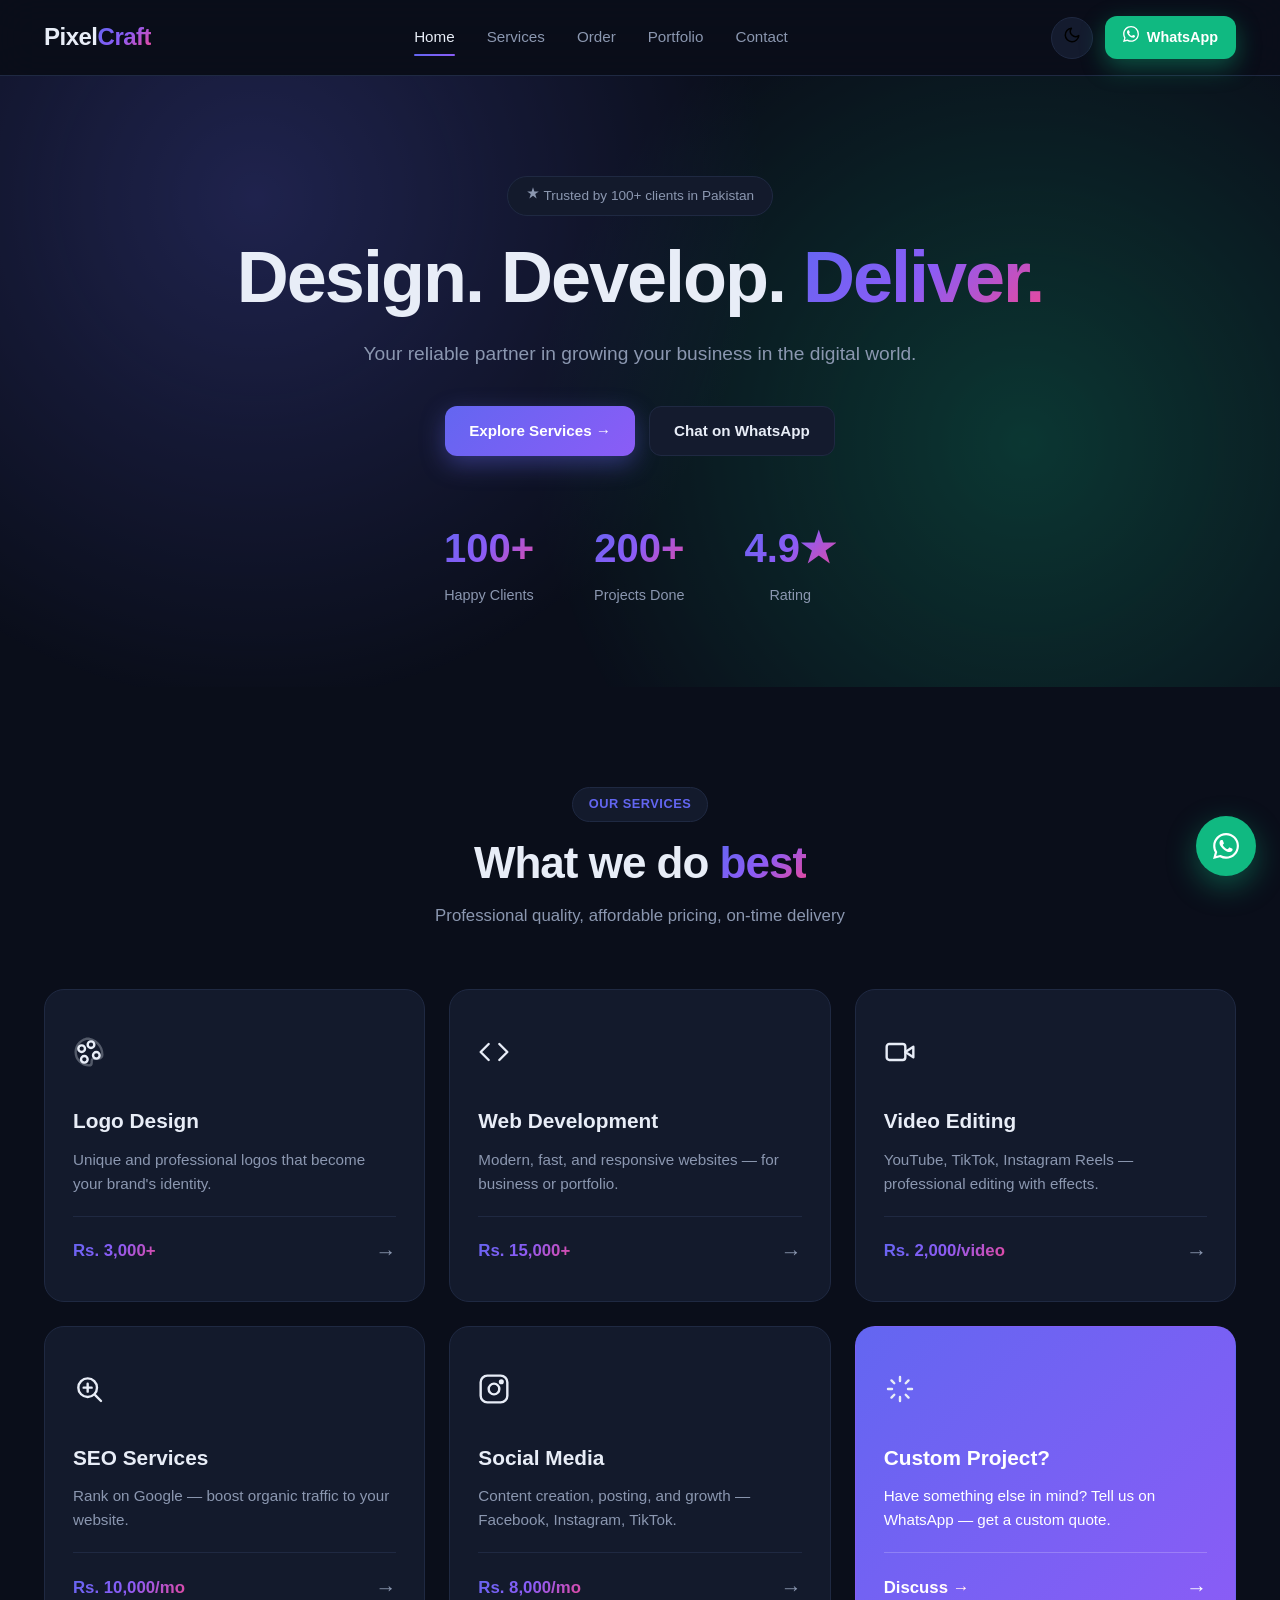
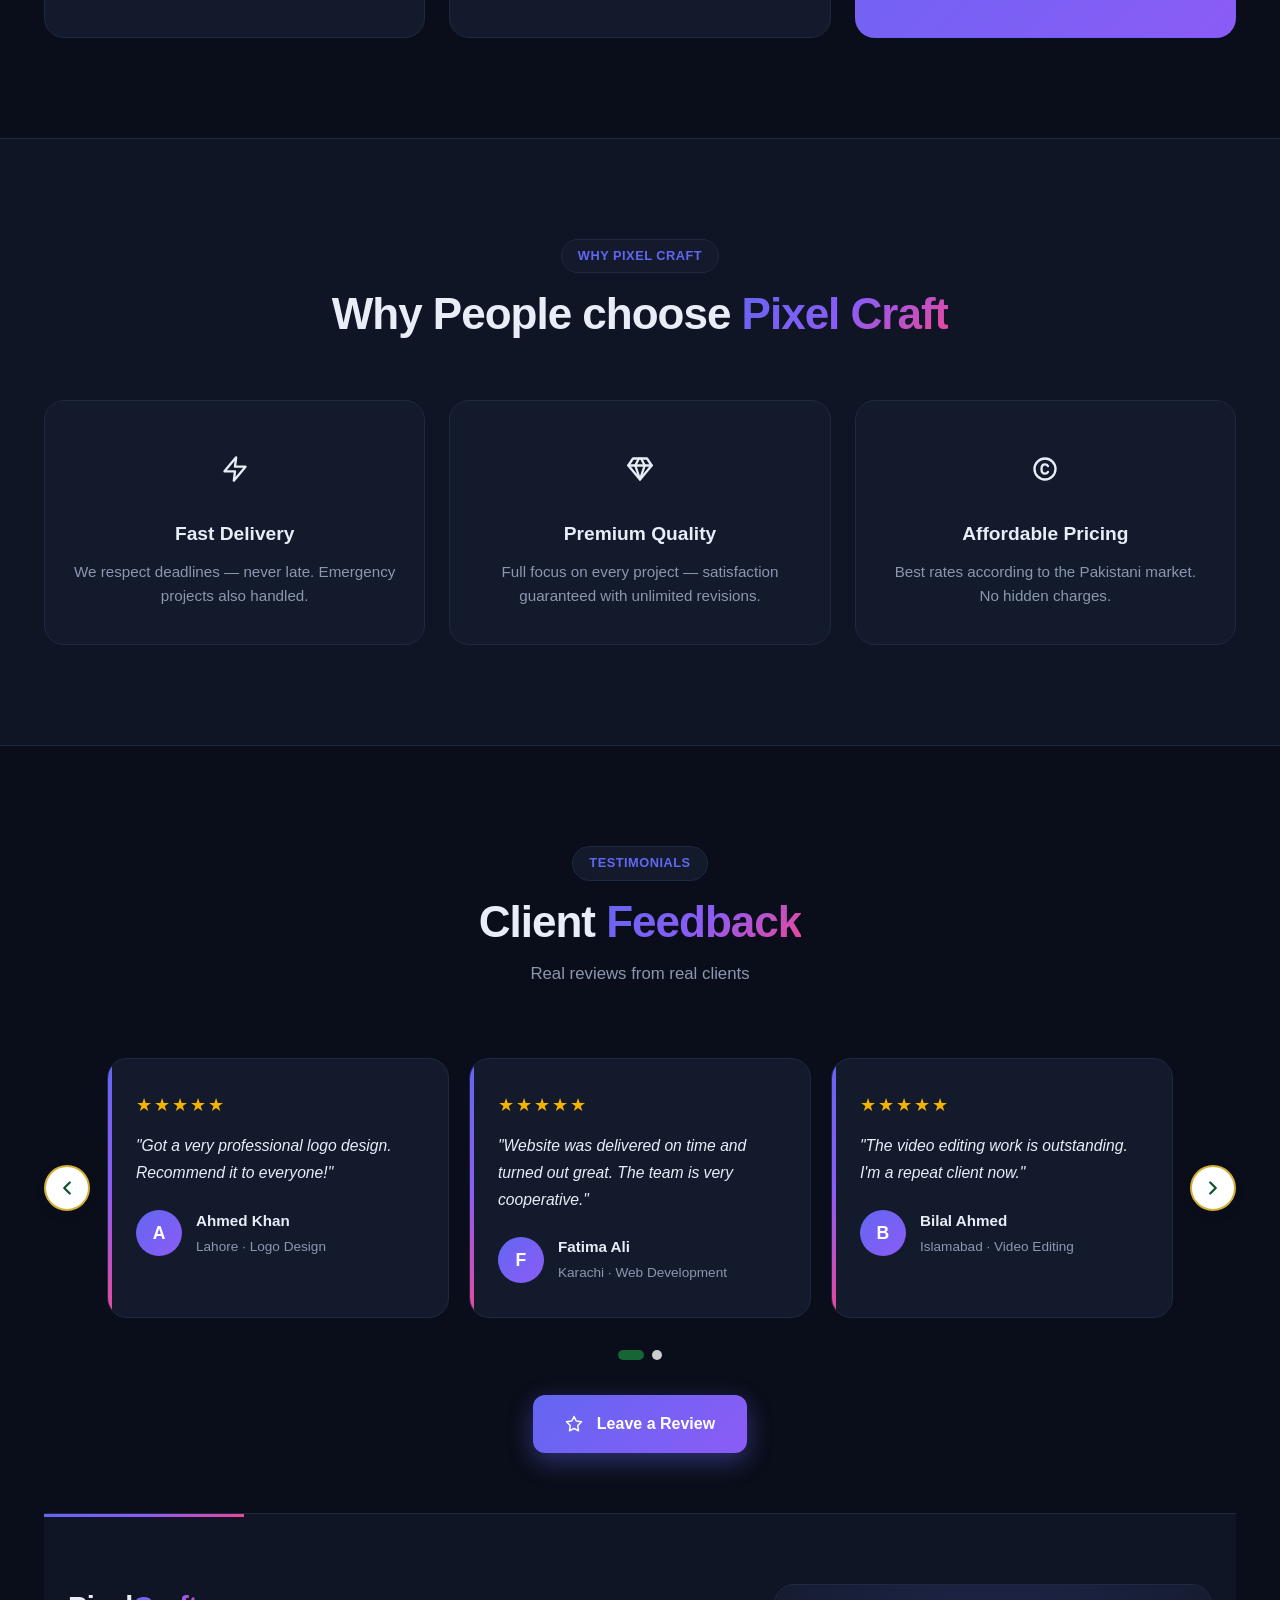
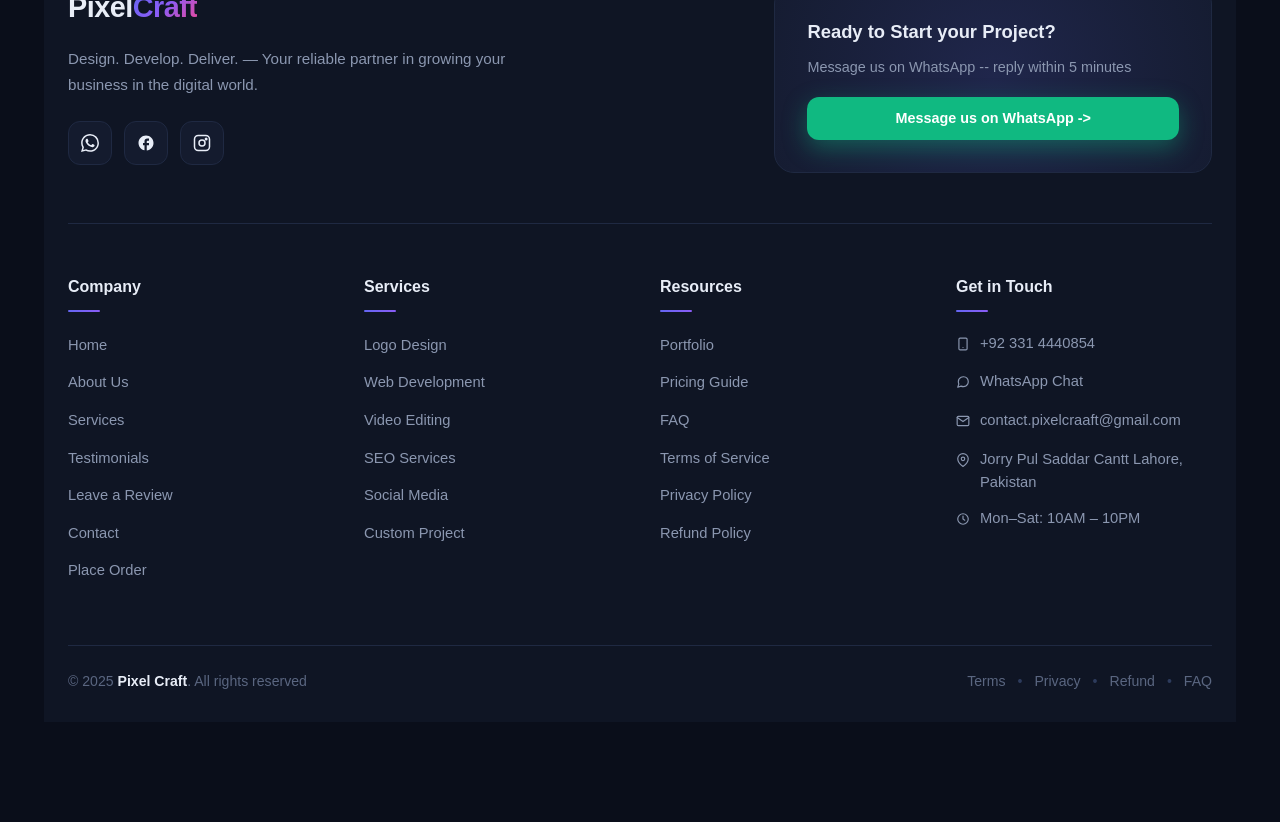
==== commit 5bd9dae7: "Update print statement from 'Hello World' to 'Goodbye World'" ====
--- a/index.html
+++ b/index.html
@@ -219,18 +219,6 @@
   </a>
 </div>
 
-<section class="cta-section">
-  <div class="container">
-    <div class="cta-box">
-      <h2>Ready to start your project?</h2>
-      <p>Message us on WhatsApp — reply within 5 minutes.</p>
-      <a href="https://wa.me/923314440854" class="btn btn-primary btn-lg" target="_blank">
-        Message on WhatsApp →
-      </a>
-    </div>
-  </div>
-</section>
-
 <footer class="footer">
   <div class="container">
     <div class="footer-top">
@@ -250,10 +238,10 @@
         </div>
       </div>
       <div class="footer-newsletter">
-        <h4>Get Updates</h4>
-        <p>Message us on WhatsApp to receive updates about new services and offers..</p>
+        <h4> Ready to Start your Project?</h4>
+        <p>Message us on WhatsApp -- reply within 5 minutes</p>
         <a href="https://wa.me/923314440854?text=Hi%20Pixel%20Craft" class="btn btn-wa" target="_blank">
-          Let's Chat on WhatsApp
+          Message us on WhatsApp ->
         </a>
       </div>
     </div>
--- a/carousel.css
+++ b/carousel.css
@@ -157,4 +157,45 @@
   .carousel-wrapper {
     gap: 8px;
   }
-}+}
+/* ==========================================
+   RESPONSIVE — Mobile / Tablet
+   ========================================== */
+
+/* Tablet: 2 cards */
+@media (max-width: 900px) {
+  .carousel-track .testimonial-card {
+    flex: 0 0 calc((100% - 20px) / 2);
+    min-width: calc((100% - 20px) / 2);
+  }
+}
+
+/* Mobile: 1 card */
+@media (max-width: 600px) {
+  .carousel-track .testimonial-card {
+    flex: 0 0 100%;
+    min-width: 100%;
+    max-width: 100%;
+  }
+
+  .carousel-btn {
+    width: 36px;
+    height: 36px;
+    font-size: 14px;
+  }
+
+  .carousel-wrapper {
+    gap: 6px;
+  }
+
+  .carousel-viewport {
+    padding: 8px 2px;
+  }
+}
+@media (max-width: 600px) {
+  .carousel-track .testimonial-card {
+    flex: 0 0 100% !important;
+    min-width: 100% !important;
+    max-width: 100% !important;
+  }
+}
